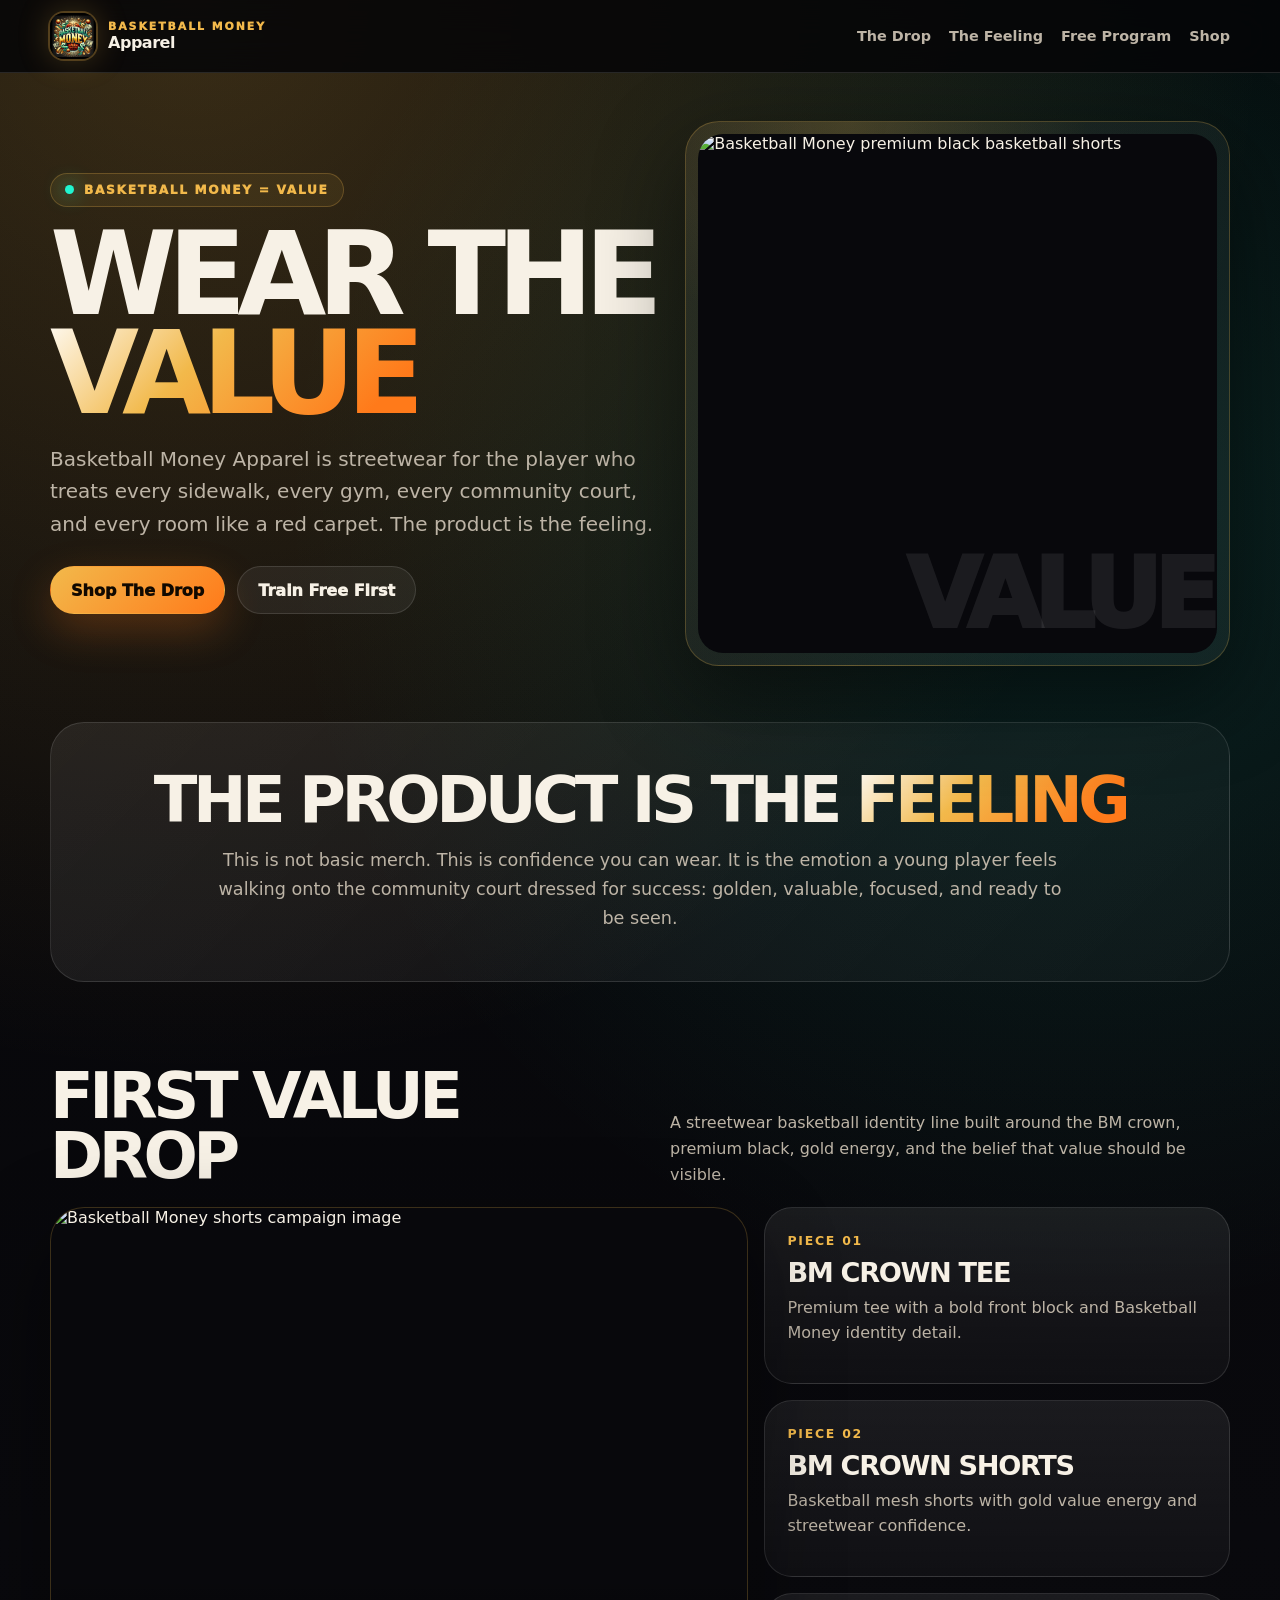
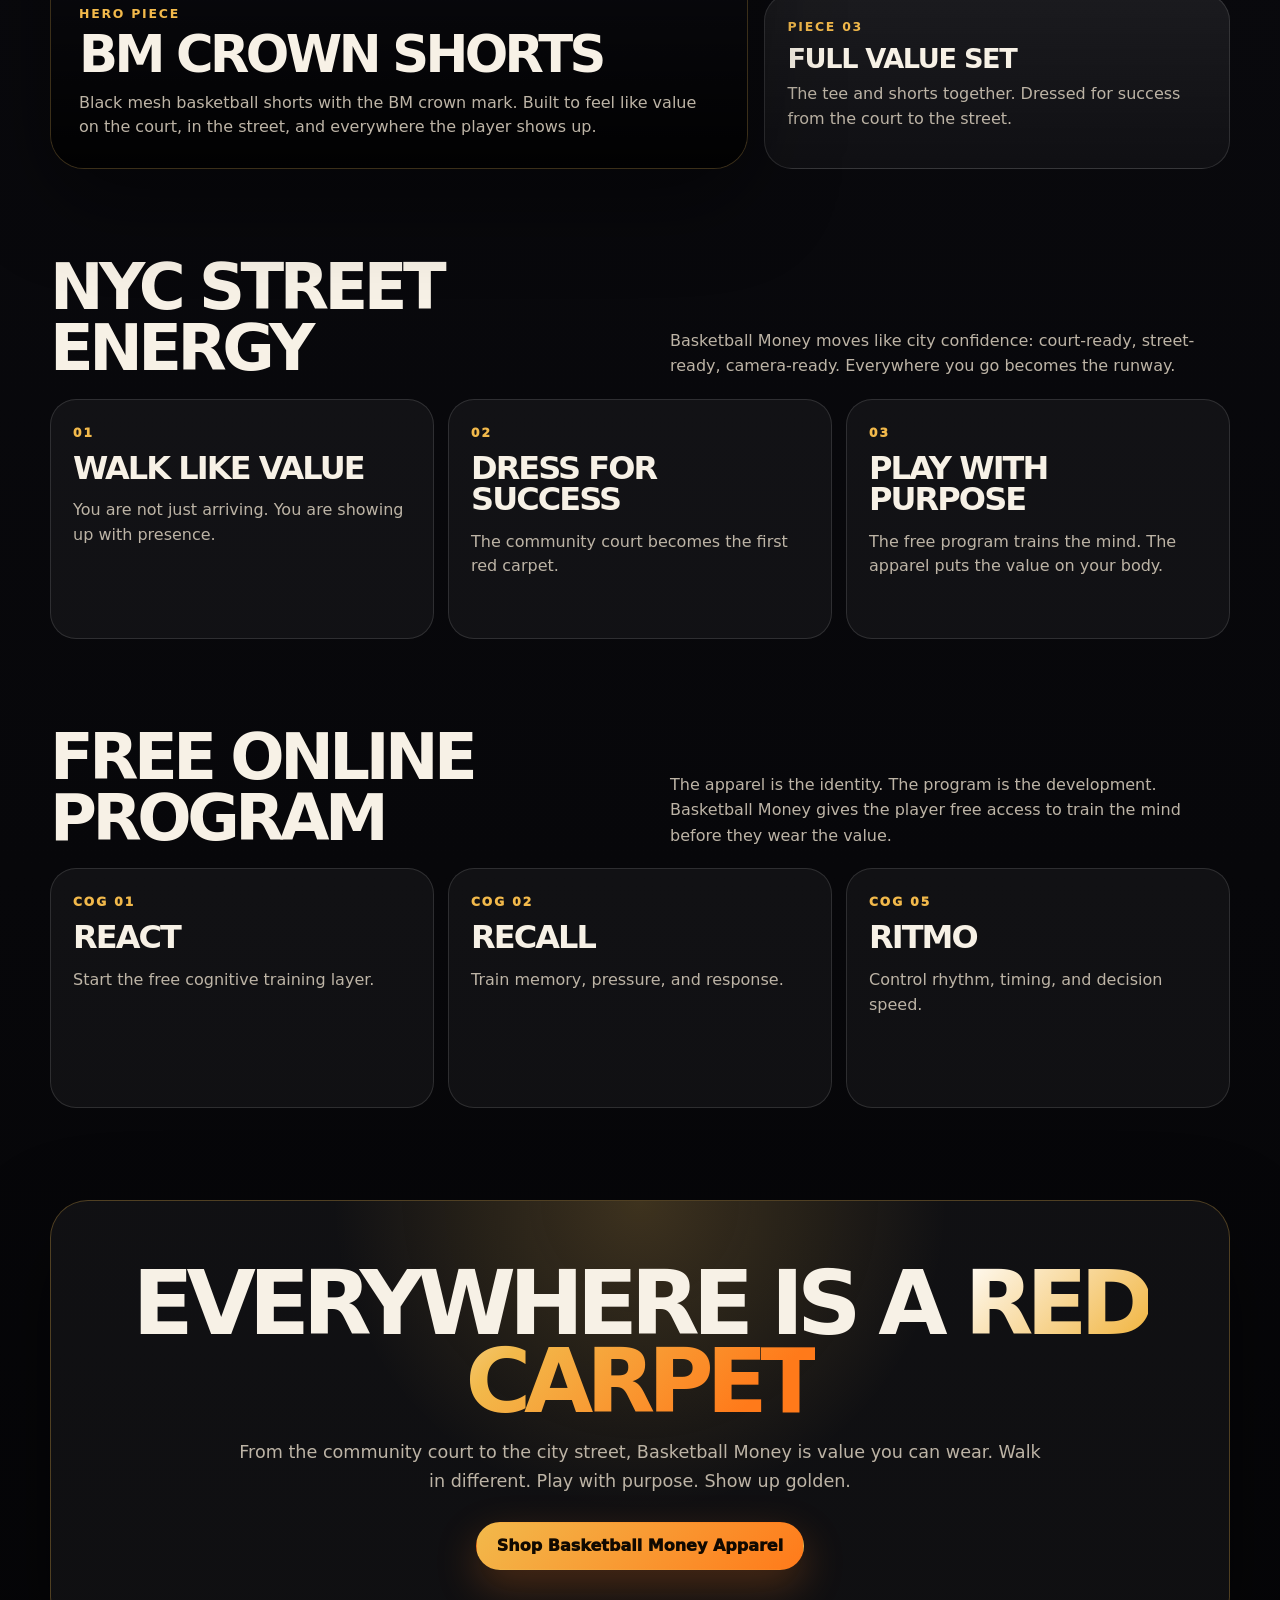
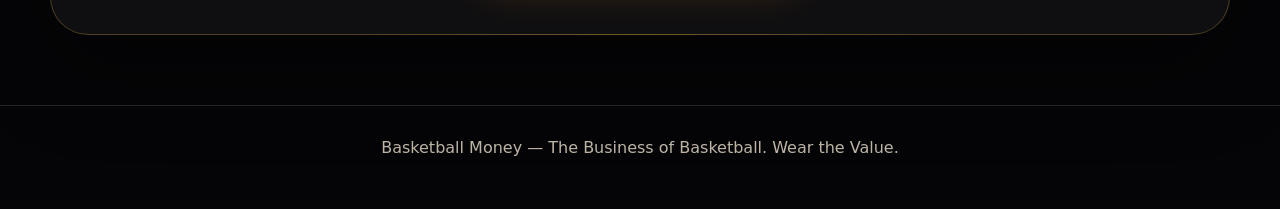
==== apparel.html @ df9e3795 "Create apparel.html" ====
<!DOCTYPE html>
<html lang="en">
<head>
  <meta charset="UTF-8" />
  <meta name="viewport" content="width=device-width, initial-scale=1.0" />

  <title>Basketball Money Apparel — Wear The Value</title>

  <meta
    name="description"
    content="Basketball Money Apparel is value you can wear. Streetwear for players who walk onto every court like it is a red carpet."
  />

  <link rel="icon" href="hoops-money.png" />

  <style>
    :root{
      --black:#050507;
      --panel:#101016;
      --panel2:#171720;
      --gold:#f2b94b;
      --orange:#ff7a1a;
      --teal:#21f5d0;
      --white:#f7f1e6;
      --muted:#bdb4a6;
      --line:rgba(255,255,255,.12);
      --radius:28px;
      --max:1180px;
    }

    *{box-sizing:border-box;margin:0;padding:0}

    html{scroll-behavior:smooth}

    body{
      min-height:100vh;
      font-family:Inter, ui-sans-serif, system-ui, -apple-system, BlinkMacSystemFont, "Segoe UI", Arial, sans-serif;
      color:var(--white);
      background:
        radial-gradient(circle at 15% 0%, rgba(242,185,75,.22), transparent 30%),
        radial-gradient(circle at 85% 15%, rgba(33,245,208,.12), transparent 26%),
        linear-gradient(180deg,#050507 0%,#09090d 45%,#050507 100%);
      overflow-x:hidden;
    }

    body::before{
      content:"";
      position:fixed;
      inset:0;
      z-index:-1;
      background-image:
        linear-gradient(rgba(255,255,255,.06) 1px, transparent 1px),
        linear-gradient(90deg, rgba(255,255,255,.06) 1px, transparent 1px);
      background-size:46px 46px;
      opacity:.08;
      mask-image:linear-gradient(to bottom, black, transparent 75%);
    }

    a{text-decoration:none;color:inherit}

    .wrap{
      width:min(var(--max), calc(100% - 24px));
      margin:auto;
    }

    .nav{
      position:sticky;
      top:0;
      z-index:50;
      background:rgba(5,5,7,.86);
      backdrop-filter:blur(18px);
      border-bottom:1px solid var(--line);
    }

    .nav-inner{
      min-height:72px;
      display:flex;
      align-items:center;
      justify-content:space-between;
      gap:16px;
    }

    .brand{
      display:flex;
      align-items:center;
      gap:12px;
      font-weight:1000;
    }

    .brand img{
      width:46px;
      height:46px;
      object-fit:cover;
      border-radius:14px;
      box-shadow:0 0 0 2px rgba(242,185,75,.25), 0 0 32px rgba(242,185,75,.25);
    }

    .brand small{
      display:block;
      color:var(--gold);
      font-size:.68rem;
      letter-spacing:.18em;
      text-transform:uppercase;
    }

    .brand strong{
      display:block;
      letter-spacing:-.03em;
    }

    .nav-links{
      display:flex;
      gap:18px;
      color:var(--muted);
      font-size:.9rem;
      font-weight:900;
    }

    .nav-links a:hover{color:var(--white)}

    .btn{
      display:inline-flex;
      align-items:center;
      justify-content:center;
      min-height:48px;
      padding:0 20px;
      border-radius:999px;
      border:1px solid var(--line);
      font-weight:1000;
      transition:.2s ease;
      text-align:center;
    }

    .btn:hover{transform:translateY(-2px)}

    .btn-gold{
      background:linear-gradient(135deg,var(--gold),var(--orange));
      color:#110900;
      border-color:transparent;
      box-shadow:0 16px 42px rgba(255,122,26,.25);
    }

    .btn-dark{
      background:rgba(255,255,255,.06);
      color:var(--white);
    }

    .hero{
      padding:48px 0 32px;
      position:relative;
    }

    .hero-grid{
      display:grid;
      grid-template-columns:minmax(0,1fr) minmax(320px,.9fr);
      gap:30px;
      align-items:center;
    }

    .eyebrow{
      display:inline-flex;
      align-items:center;
      gap:10px;
      padding:9px 14px;
      border:1px solid rgba(242,185,75,.25);
      background:rgba(242,185,75,.08);
      color:var(--gold);
      border-radius:999px;
      text-transform:uppercase;
      letter-spacing:.14em;
      font-size:.76rem;
      font-weight:1000;
      margin-bottom:18px;
    }

    .dot{
      width:9px;
      height:9px;
      border-radius:50%;
      background:var(--teal);
      box-shadow:0 0 20px rgba(33,245,208,.85);
    }

    h1{
      font-size:clamp(3rem,9vw,7.6rem);
      line-height:.86;
      letter-spacing:-.08em;
      text-transform:uppercase;
      max-width:780px;
    }

    .gold{
      background:linear-gradient(135deg,#fff 0%,var(--gold) 40%,var(--orange) 85%);
      -webkit-background-clip:text;
      color:transparent;
    }

    .hero-copy p{
      max-width:700px;
      margin-top:20px;
      color:var(--muted);
      font-size:clamp(1.05rem,1.7vw,1.25rem);
      line-height:1.62;
    }

    .hero-actions{
      display:flex;
      flex-wrap:wrap;
      gap:12px;
      margin-top:26px;
    }

    .hero-card{
      position:relative;
      border:1px solid rgba(242,185,75,.24);
      background:
        radial-gradient(circle at 30% 0%, rgba(242,185,75,.16), transparent 36%),
        rgba(255,255,255,.045);
      border-radius:34px;
      padding:12px;
      box-shadow:0 30px 90px rgba(0,0,0,.48);
      overflow:hidden;
    }

    .hero-card img{
      width:100%;
      display:block;
      border-radius:25px;
      object-fit:cover;
      aspect-ratio:1/1;
      background:#08080c;
    }

    .hero-card::after{
      content:"VALUE";
      position:absolute;
      right:18px;
      bottom:14px;
      color:rgba(255,255,255,.08);
      font-size:clamp(3rem,8vw,6rem);
      font-weight:1000;
      letter-spacing:-.08em;
      pointer-events:none;
    }

    .statement{
      padding:24px 0 40px;
    }

    .statement-box{
      border:1px solid var(--line);
      background:linear-gradient(135deg,rgba(255,255,255,.075),rgba(255,255,255,.025));
      border-radius:34px;
      padding:clamp(22px,5vw,48px);
      text-align:center;
    }

    .statement-box h2{
      font-size:clamp(2rem,5vw,5rem);
      line-height:.92;
      letter-spacing:-.07em;
      text-transform:uppercase;
      margin-bottom:16px;
    }

    .statement-box p{
      max-width:850px;
      margin:auto;
      color:var(--muted);
      font-size:1.1rem;
      line-height:1.65;
    }

    .section{
      padding:44px 0;
    }

    .section-head{
      display:flex;
      align-items:flex-end;
      justify-content:space-between;
      gap:20px;
      margin-bottom:20px;
    }

    .section-head h2{
      font-size:clamp(2rem,5vw,4.4rem);
      line-height:.95;
      letter-spacing:-.07em;
      text-transform:uppercase;
    }

    .section-head p{
      max-width:560px;
      color:var(--muted);
      line-height:1.6;
    }

    .drop-grid{
      display:grid;
      grid-template-columns:1.2fr .8fr;
      gap:16px;
    }

    .feature-product{
      min-height:560px;
      border:1px solid rgba(242,185,75,.22);
      border-radius:34px;
      overflow:hidden;
      background:#08080c;
      position:relative;
      box-shadow:0 30px 90px rgba(0,0,0,.44);
    }

    .feature-product img{
      width:100%;
      height:100%;
      min-height:560px;
      object-fit:cover;
      display:block;
    }

    .feature-overlay{
      position:absolute;
      inset:auto 0 0;
      padding:28px;
      background:linear-gradient(180deg,transparent,rgba(0,0,0,.88));
    }

    .feature-overlay strong{
      color:var(--gold);
      text-transform:uppercase;
      letter-spacing:.14em;
      font-size:.78rem;
    }

    .feature-overlay h3{
      margin-top:8px;
      font-size:clamp(2rem,4vw,3.7rem);
      line-height:.95;
      letter-spacing:-.07em;
      text-transform:uppercase;
    }

    .feature-overlay p{
      max-width:620px;
      margin-top:12px;
      color:var(--muted);
      line-height:1.55;
    }

    .product-stack{
      display:grid;
      gap:16px;
    }

    .product-card{
      border:1px solid var(--line);
      background:linear-gradient(180deg,rgba(255,255,255,.075),rgba(255,255,255,.03));
      border-radius:28px;
      padding:22px;
      min-height:174px;
    }

    .product-card strong{
      color:var(--gold);
      font-size:.78rem;
      text-transform:uppercase;
      letter-spacing:.14em;
    }

    .product-card h3{
      margin-top:10px;
      font-size:1.7rem;
      line-height:1;
      letter-spacing:-.05em;
      text-transform:uppercase;
    }

    .product-card p{
      margin-top:10px;
      color:var(--muted);
      line-height:1.55;
    }

    .vibe-grid{
      display:grid;
      grid-template-columns:repeat(3,1fr);
      gap:14px;
    }

    .vibe-card{
      border:1px solid var(--line);
      background:rgba(255,255,255,.045);
      border-radius:26px;
      padding:22px;
      min-height:240px;
      display:flex;
      flex-direction:column;
      justify-content:space-between;
    }

    .vibe-card span{
      color:var(--gold);
      font-size:.76rem;
      font-weight:1000;
      letter-spacing:.16em;
      text-transform:uppercase;
    }

    .vibe-card h3{
      margin-top:12px;
      font-size:2rem;
      letter-spacing:-.06em;
      line-height:.98;
      text-transform:uppercase;
    }

    .vibe-card p{
      margin-top:14px;
      color:var(--muted);
      line-height:1.55;
    }

    .cta{
      padding:48px 0 70px;
    }

    .cta-box{
      text-align:center;
      border:1px solid rgba(242,185,75,.28);
      border-radius:38px;
      padding:clamp(28px,6vw,64px) 22px;
      background:
        radial-gradient(circle at center top, rgba(242,185,75,.20), transparent 42%),
        rgba(255,255,255,.045);
      box-shadow:0 30px 90px rgba(0,0,0,.44);
    }

    .cta-box h2{
      font-size:clamp(2.5rem,7vw,6.4rem);
      line-height:.86;
      letter-spacing:-.08em;
      text-transform:uppercase;
      margin-bottom:18px;
    }

    .cta-box p{
      max-width:820px;
      margin:0 auto 26px;
      color:var(--muted);
      font-size:1.1rem;
      line-height:1.65;
    }

    footer{
      border-top:1px solid var(--line);
      padding:32px 0 52px;
      text-align:center;
      color:var(--muted);
    }

    @media(max-width:900px){
      .nav-links{display:none}

      .hero-grid,
      .drop-grid{
        grid-template-columns:1fr;
      }

      .hero-copy{
        text-align:center;
      }

      .hero-actions{
        justify-content:center;
      }

      .section-head{
        flex-direction:column;
        align-items:flex-start;
      }

      .vibe-grid{
        grid-template-columns:1fr;
      }

      .feature-product,
      .feature-product img{
        min-height:auto;
      }
    }

    @media(max-width:620px){
      .hero-actions{
        display:grid;
        grid-template-columns:1fr;
      }

      .btn{width:100%}

      h1{
        font-size:clamp(3rem,17vw,5rem);
      }
    }
  </style>
</head>

<body>
  <nav class="nav">
    <div class="wrap nav-inner">
      <a class="brand" href="index.html">
        <img src="hoops-money.png" alt="Basketball Money logo" />
        <span>
          <small>Basketball Money</small>
          <strong>Apparel</strong>
        </span>
      </a>

      <div class="nav-links">
        <a href="#drop">The Drop</a>
        <a href="#feeling">The Feeling</a>
        <a href="#free">Free Program</a>
        <a href="YOUR_TAPSTITCH_STORE_LINK">Shop</a>
      </div>
    </div>
  </nav>

  <main>
    <section class="hero">
      <div class="wrap hero-grid">
        <div class="hero-copy">
          <div class="eyebrow"><span class="dot"></span> Basketball Money = Value</div>

          <h1>
            Wear The <span class="gold">Value</span>
          </h1>

          <p>
            Basketball Money Apparel is streetwear for the player who treats every sidewalk,
            every gym, every community court, and every room like a red carpet.
            The product is the feeling.
          </p>

          <div class="hero-actions">
            <a class="btn btn-gold" href="YOUR_TAPSTITCH_STORE_LINK">Shop The Drop</a>
            <a class="btn btn-dark" href="#free">Train Free First</a>
          </div>
        </div>

        <div class="hero-card">
          <img src="images/apparel-shorts-value.png" alt="Basketball Money premium black basketball shorts" />
        </div>
      </div>
    </section>

    <section class="statement" id="feeling">
      <div class="wrap">
        <div class="statement-box">
          <h2>The Product Is The <span class="gold">Feeling</span></h2>
          <p>
            This is not basic merch. This is confidence you can wear. It is the emotion
            a young player feels walking onto the community court dressed for success:
            golden, valuable, focused, and ready to be seen.
          </p>
        </div>
      </div>
    </section>

    <section class="section" id="drop">
      <div class="wrap">
        <div class="section-head">
          <h2>First Value Drop</h2>
          <p>
            A streetwear basketball identity line built around the BM crown, premium black,
            gold energy, and the belief that value should be visible.
          </p>
        </div>

        <div class="drop-grid">
          <article class="feature-product">
            <img src="images/apparel-shorts-value.png" alt="Basketball Money shorts campaign image" />

            <div class="feature-overlay">
              <strong>Hero Piece</strong>
              <h3>BM Crown Shorts</h3>
              <p>
                Black mesh basketball shorts with the BM crown mark. Built to feel like
                value on the court, in the street, and everywhere the player shows up.
              </p>
            </div>
          </article>

          <div class="product-stack">
            <article class="product-card">
              <strong>Piece 01</strong>
              <h3>BM Crown Tee</h3>
              <p>Premium tee with a bold front block and Basketball Money identity detail.</p>
            </article>

            <article class="product-card">
              <strong>Piece 02</strong>
              <h3>BM Crown Shorts</h3>
              <p>Basketball mesh shorts with gold value energy and streetwear confidence.</p>
            </article>

            <article class="product-card">
              <strong>Piece 03</strong>
              <h3>Full Value Set</h3>
              <p>The tee and shorts together. Dressed for success from the court to the street.</p>
            </article>
          </div>
        </div>
      </div>
    </section>

    <section class="section">
      <div class="wrap">
        <div class="section-head">
          <h2>NYC Street Energy</h2>
          <p>
            Basketball Money moves like city confidence: court-ready, street-ready,
            camera-ready. Everywhere you go becomes the runway.
          </p>
        </div>

        <div class="vibe-grid">
          <article class="vibe-card">
            <div>
              <span>01</span>
              <h3>Walk Like Value</h3>
              <p>You are not just arriving. You are showing up with presence.</p>
            </div>
          </article>

          <article class="vibe-card">
            <div>
              <span>02</span>
              <h3>Dress For Success</h3>
              <p>The community court becomes the first red carpet.</p>
            </div>
          </article>

          <article class="vibe-card">
            <div>
              <span>03</span>
              <h3>Play With Purpose</h3>
              <p>The free program trains the mind. The apparel puts the value on your body.</p>
            </div>
          </article>
        </div>
      </div>
    </section>

    <section class="section" id="free">
      <div class="wrap">
        <div class="section-head">
          <h2>Free Online Program</h2>
          <p>
            The apparel is the identity. The program is the development. Basketball Money gives
            the player free access to train the mind before they wear the value.
          </p>
        </div>

        <div class="vibe-grid">
          <a class="vibe-card" href="cogs/cog-01.html">
            <div>
              <span>COG 01</span>
              <h3>React</h3>
              <p>Start the free cognitive training layer.</p>
            </div>
          </a>

          <a class="vibe-card" href="cogs/cog-02.html">
            <div>
              <span>COG 02</span>
              <h3>Recall</h3>
              <p>Train memory, pressure, and response.</p>
            </div>
          </a>

          <a class="vibe-card" href="cogs/cog-05.html">
            <div>
              <span>COG 05</span>
              <h3>Ritmo</h3>
              <p>Control rhythm, timing, and decision speed.</p>
            </div>
          </a>
        </div>
      </div>
    </section>

    <section class="cta">
      <div class="wrap">
        <div class="cta-box">
          <h2>Everywhere Is A <span class="gold">Red Carpet</span></h2>
          <p>
            From the community court to the city street, Basketball Money is value you can wear.
            Walk in different. Play with purpose. Show up golden.
          </p>

          <a class="btn btn-gold" href="YOUR_TAPSTITCH_STORE_LINK">Shop Basketball Money Apparel</a>
        </div>
      </div>
    </section>
  </main>

  <footer>
    <div class="wrap">
      Basketball Money — The Business of Basketball. Wear the Value.
    </div>
  </footer>
</body>
</html>
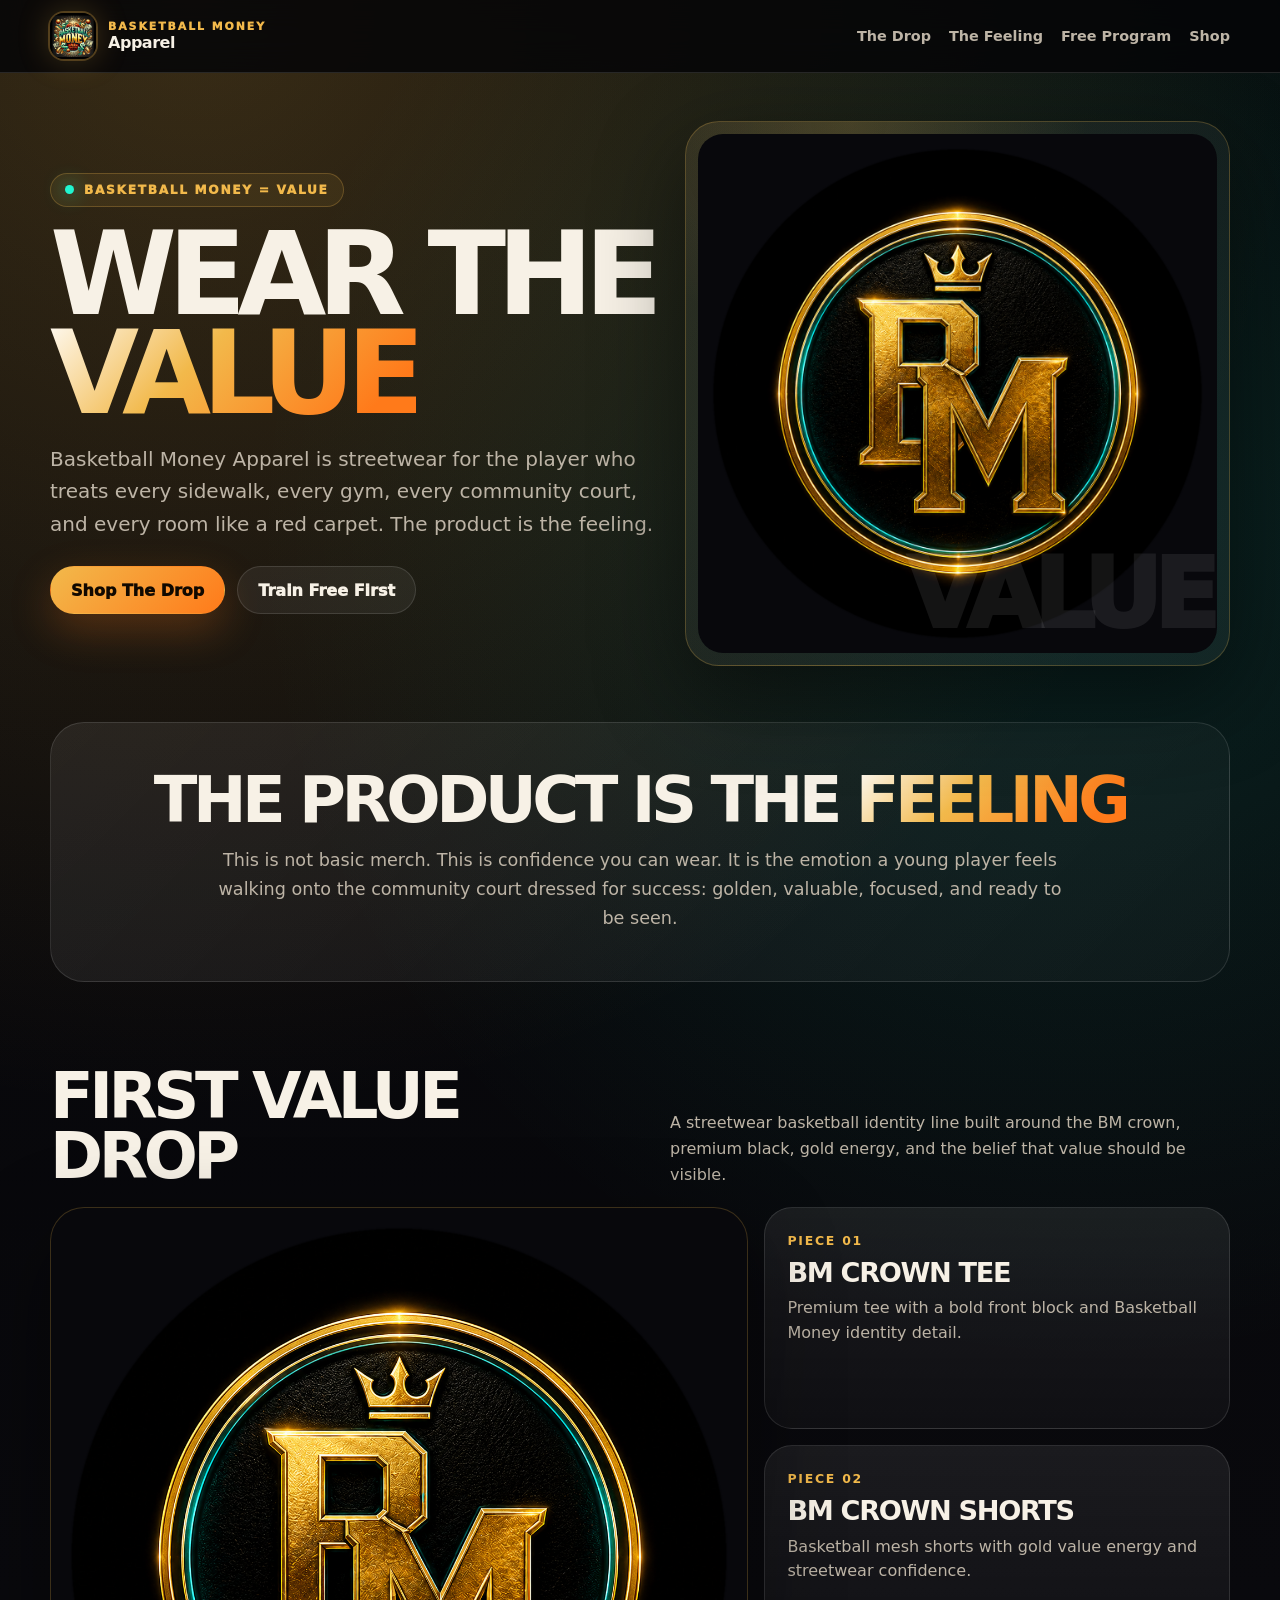
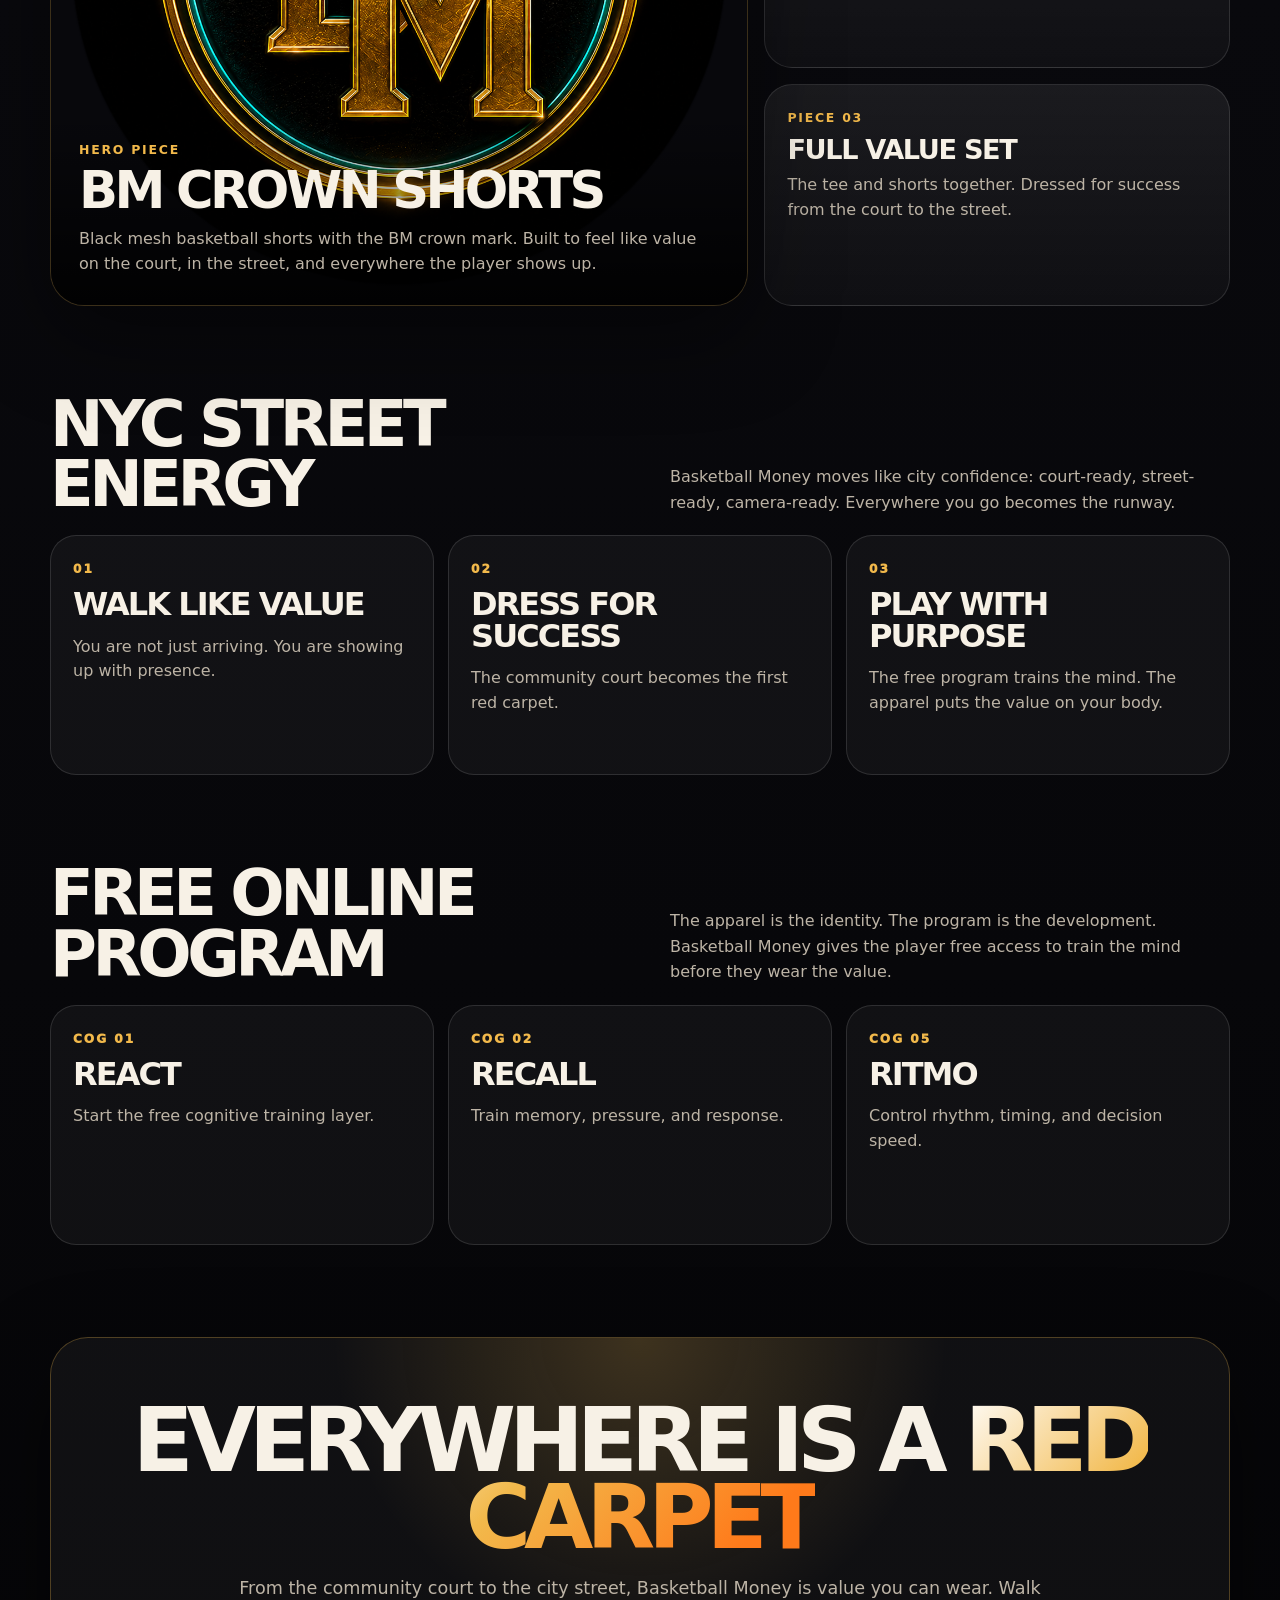
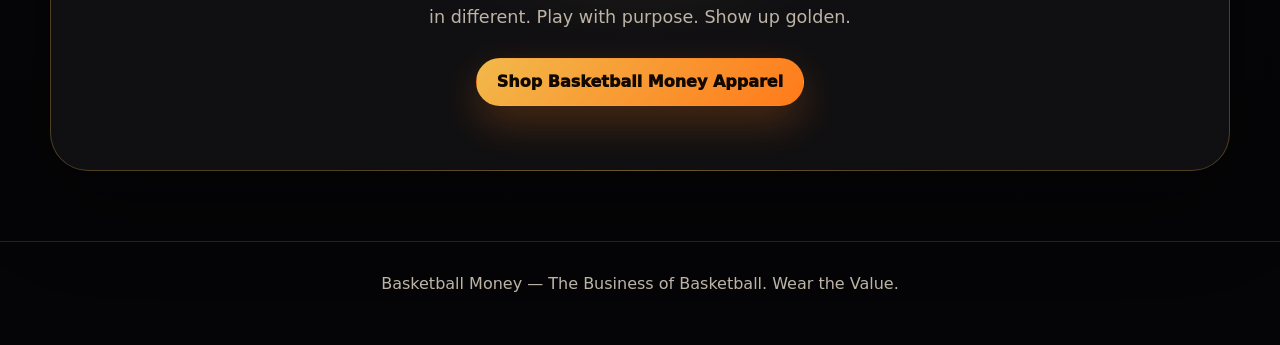
==== commit eab8aa3b: "Update apparel.html" ====
--- a/apparel.html
+++ b/apparel.html
@@ -521,7 +521,7 @@
         <a href="#drop">The Drop</a>
         <a href="#feeling">The Feeling</a>
         <a href="#free">Free Program</a>
-        <a href="YOUR_TAPSTITCH_STORE_LINK">Shop</a>
+        <a href="https://shop.hoops.money">Shop</a>
       </div>
     </div>
   </nav>
@@ -543,13 +543,13 @@
           </p>
 
           <div class="hero-actions">
-            <a class="btn btn-gold" href="YOUR_TAPSTITCH_STORE_LINK">Shop The Drop</a>
+            <a class="btn btn-gold" href="https://shop.hoops.money">Shop The Drop</a>
             <a class="btn btn-dark" href="#free">Train Free First</a>
           </div>
         </div>
 
         <div class="hero-card">
-          <img src="images/apparel-shorts-value.png" alt="Basketball Money premium black basketball shorts" />
+          <img src="images/bm-logo.png" alt="Basketball Money premium black basketball shorts" />
         </div>
       </div>
     </section>
@@ -579,7 +579,7 @@
 
         <div class="drop-grid">
           <article class="feature-product">
-            <img src="images/apparel-shorts-value.png" alt="Basketball Money shorts campaign image" />
+            <img src="images/bm-logo.png" alt="Basketball Money shorts campaign image" />
 
             <div class="feature-overlay">
               <strong>Hero Piece</strong>
@@ -699,7 +699,7 @@
             Walk in different. Play with purpose. Show up golden.
           </p>
 
-          <a class="btn btn-gold" href="YOUR_TAPSTITCH_STORE_LINK">Shop Basketball Money Apparel</a>
+          <a class="btn btn-gold" href="https://shop.hoops.money">Shop Basketball Money Apparel</a>
         </div>
       </div>
     </section>
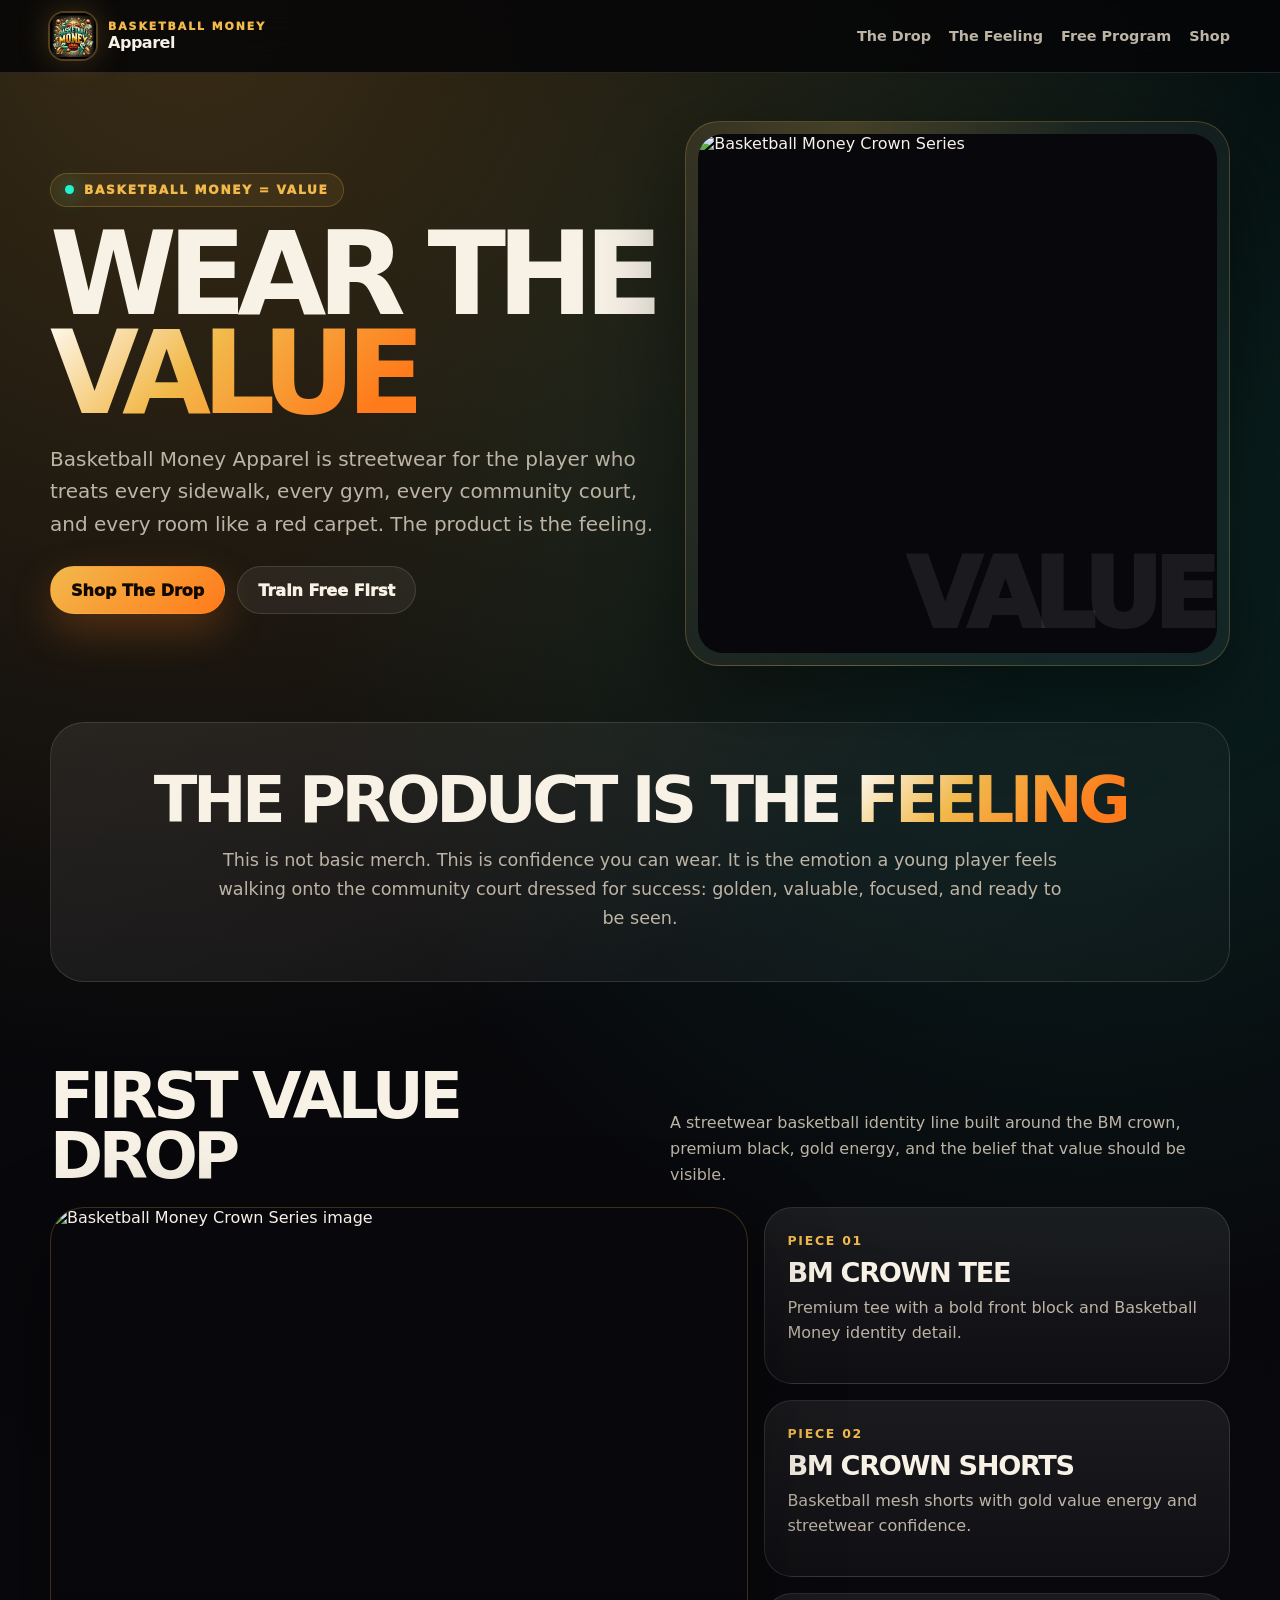
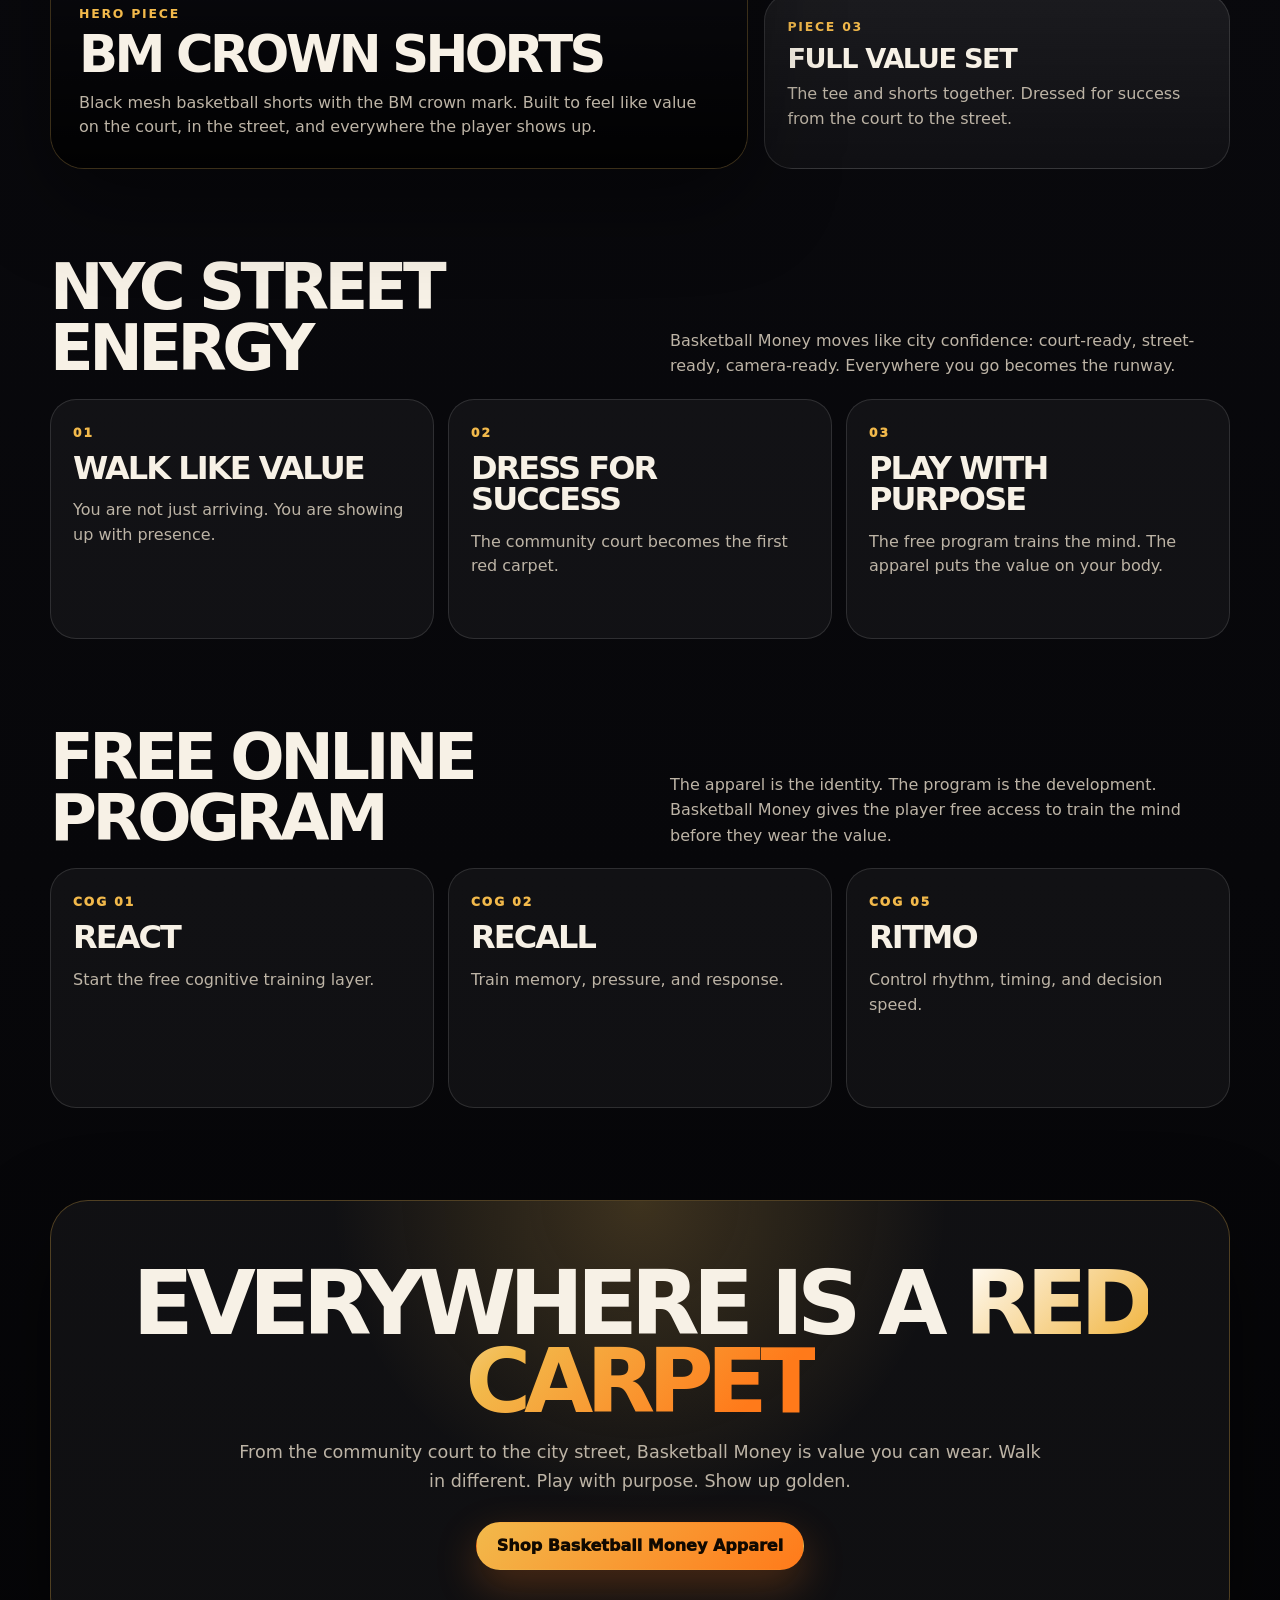
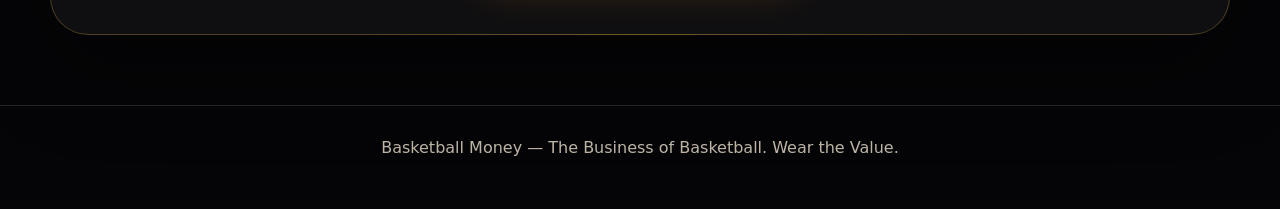
==== commit 12d978a8: "Update apparel.html" ====
--- a/apparel.html
+++ b/apparel.html
@@ -549,7 +549,7 @@
         </div>
 
         <div class="hero-card">
-          <img src="images/bm-logo.png" alt="Basketball Money premium black basketball shorts" />
+          <img src="bm-logo.png" alt="Basketball Money Crown Series" />
         </div>
       </div>
     </section>
@@ -579,7 +579,7 @@
 
         <div class="drop-grid">
           <article class="feature-product">
-            <img src="images/bm-logo.png" alt="Basketball Money shorts campaign image" />
+            <img src="bm-logo.png" alt="Basketball Money Crown Series image" />
 
             <div class="feature-overlay">
               <strong>Hero Piece</strong>
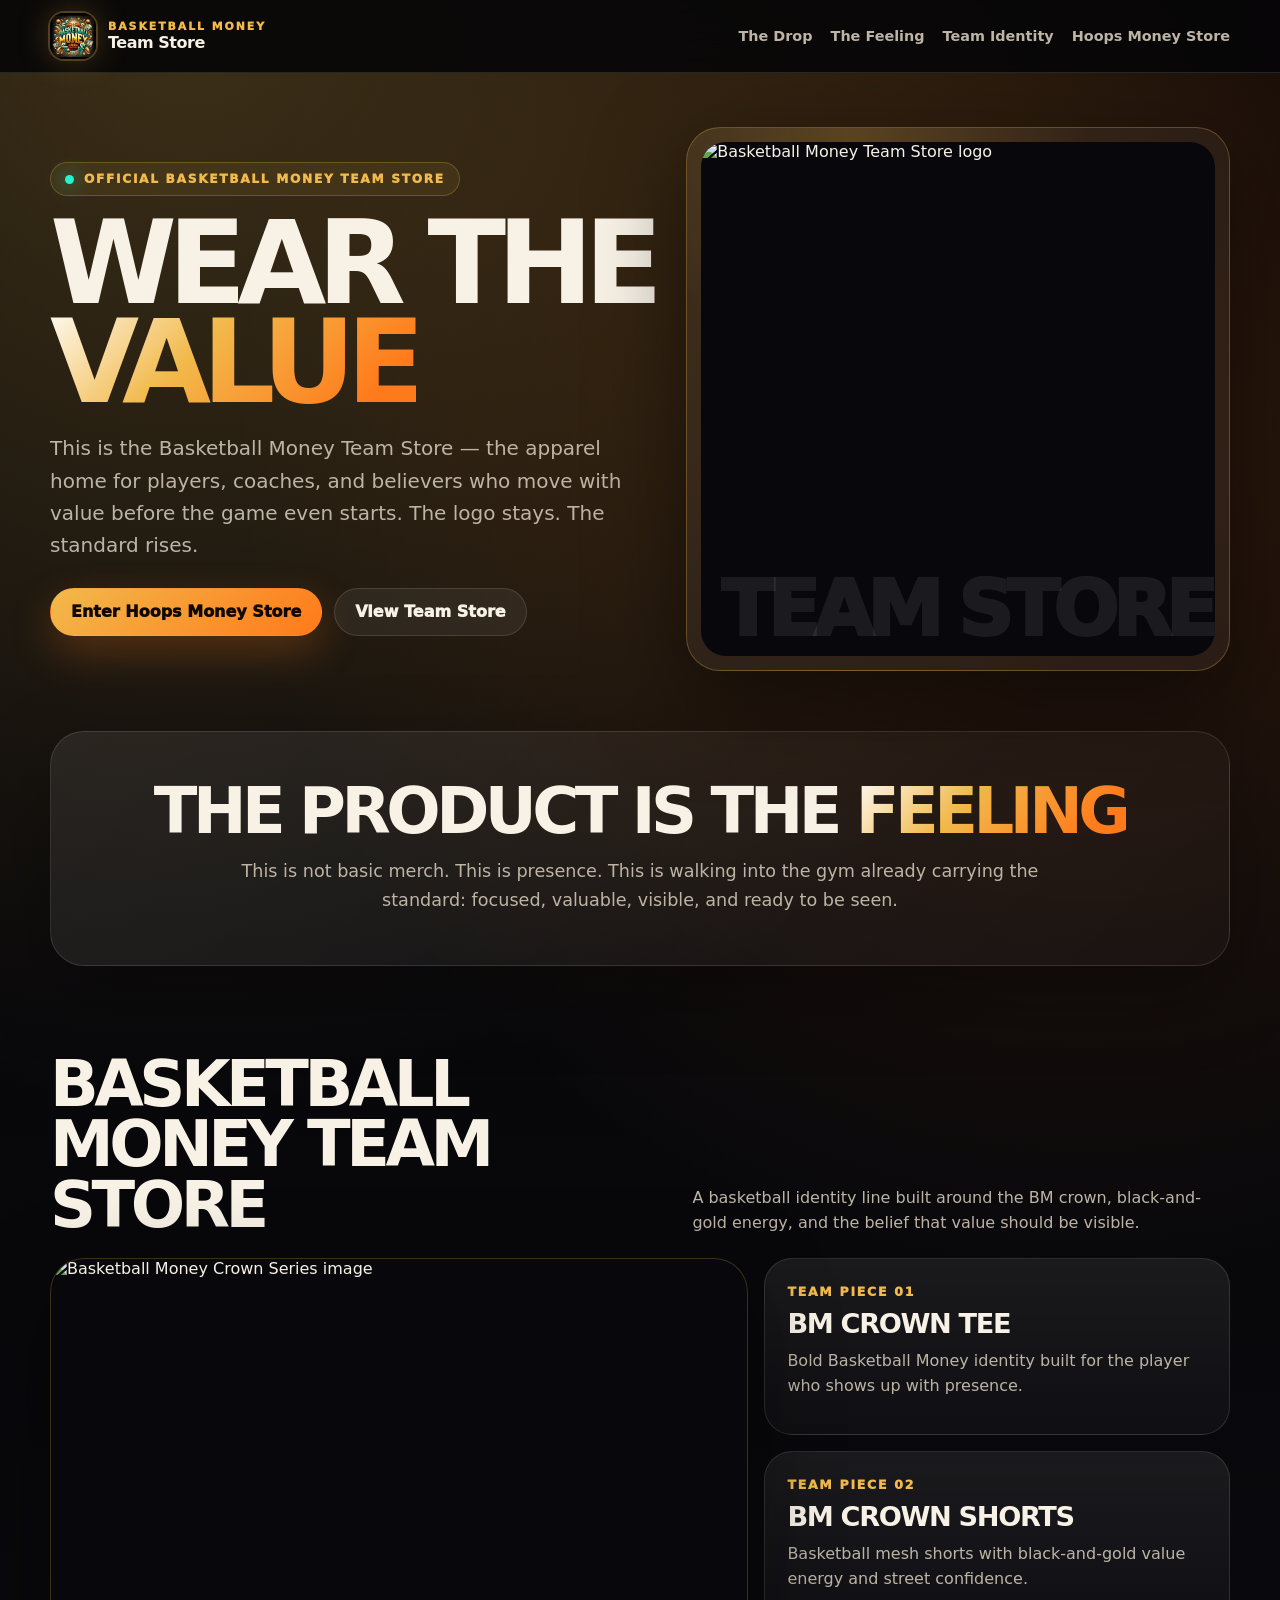
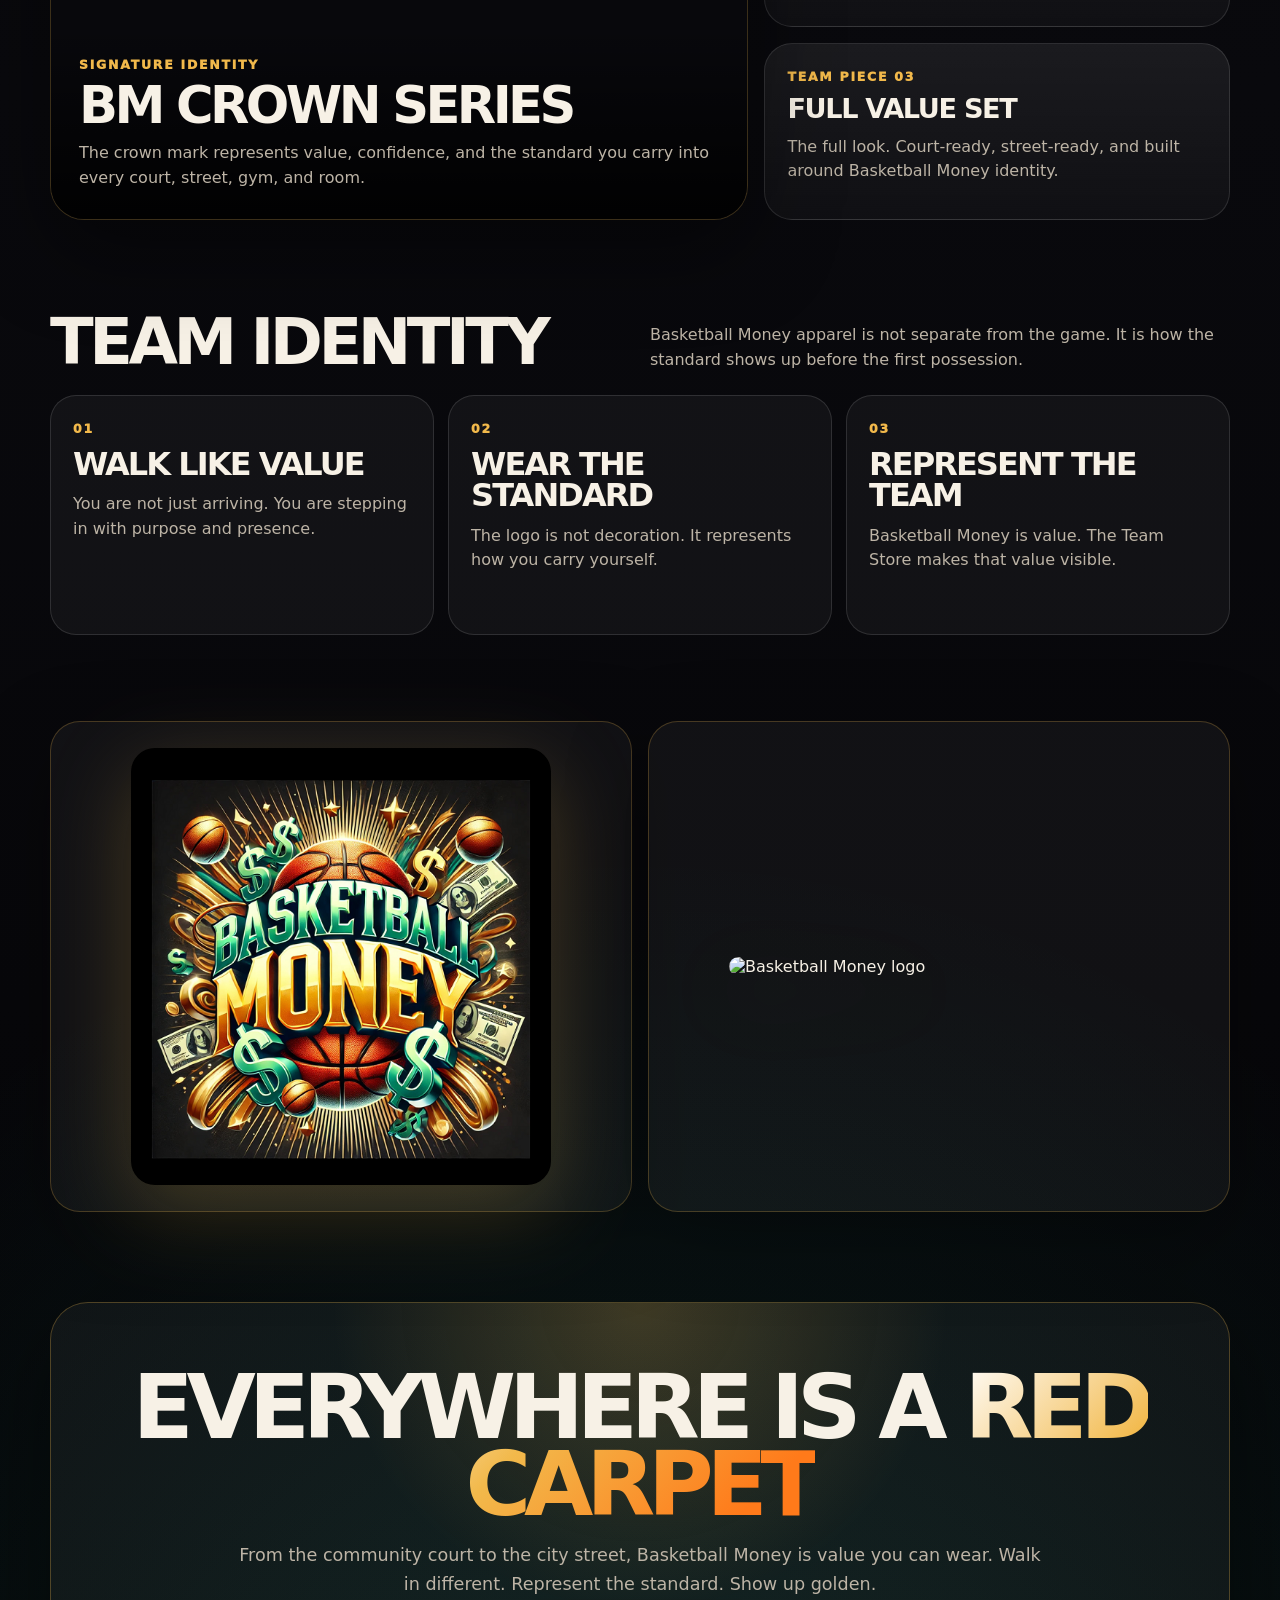
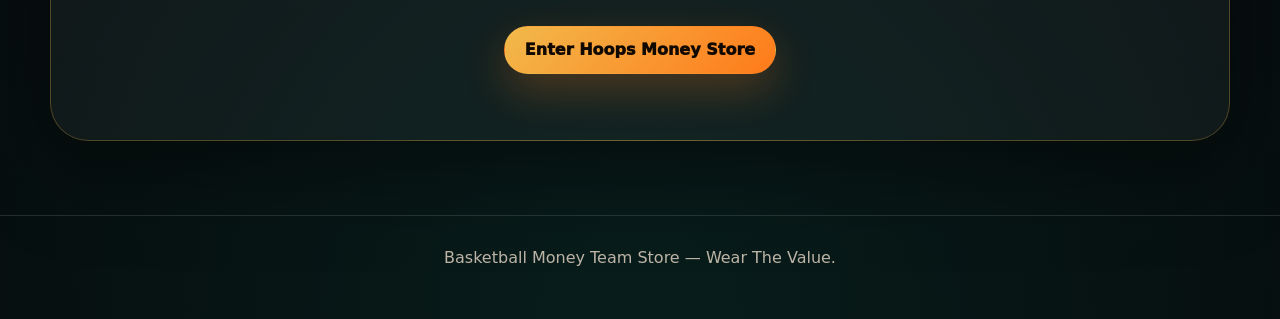
==== commit 4e422a35: "Update apparel.html" ====
--- a/apparel.html
+++ b/apparel.html
@@ -4,11 +4,11 @@
   <meta charset="UTF-8" />
   <meta name="viewport" content="width=device-width, initial-scale=1.0" />
 
-  <title>Basketball Money Apparel — Wear The Value</title>
+  <title>Basketball Money Team Store — Wear The Value</title>
 
   <meta
     name="description"
-    content="Basketball Money Apparel is value you can wear. Streetwear for players who walk onto every court like it is a red carpet."
+    content="Basketball Money Team Store is the official apparel home for Basketball Money. Wear the value. Represent the standard."
   />
 
   <link rel="icon" href="hoops-money.png" />
@@ -17,7 +17,6 @@
     :root{
       --black:#050507;
       --panel:#101016;
-      --panel2:#171720;
       --gold:#f2b94b;
       --orange:#ff7a1a;
       --teal:#21f5d0;
@@ -29,7 +28,6 @@
     }
 
     *{box-sizing:border-box;margin:0;padding:0}
-
     html{scroll-behavior:smooth}
 
     body{
@@ -37,9 +35,10 @@
       font-family:Inter, ui-sans-serif, system-ui, -apple-system, BlinkMacSystemFont, "Segoe UI", Arial, sans-serif;
       color:var(--white);
       background:
-        radial-gradient(circle at 15% 0%, rgba(242,185,75,.22), transparent 30%),
-        radial-gradient(circle at 85% 15%, rgba(33,245,208,.12), transparent 26%),
-        linear-gradient(180deg,#050507 0%,#09090d 45%,#050507 100%);
+        radial-gradient(circle at 15% 0%, rgba(242,185,75,.24), transparent 30%),
+        radial-gradient(circle at 85% 12%, rgba(255,122,26,.16), transparent 26%),
+        radial-gradient(circle at 50% 100%, rgba(33,245,208,.10), transparent 30%),
+        linear-gradient(180deg,#050507 0%,#09090d 48%,#050507 100%);
       overflow-x:hidden;
     }
 
@@ -58,16 +57,13 @@
 
     a{text-decoration:none;color:inherit}
 
-    .wrap{
-      width:min(var(--max), calc(100% - 24px));
-      margin:auto;
-    }
+    .wrap{width:min(var(--max), calc(100% - 24px));margin:auto}
 
     .nav{
       position:sticky;
       top:0;
       z-index:50;
-      background:rgba(5,5,7,.86);
+      background:rgba(5,5,7,.88);
       backdrop-filter:blur(18px);
       border-bottom:1px solid var(--line);
     }
@@ -103,13 +99,11 @@
       text-transform:uppercase;
     }
 
-    .brand strong{
-      display:block;
-      letter-spacing:-.03em;
-    }
+    .brand strong{display:block;letter-spacing:-.03em}
 
     .nav-links{
       display:flex;
+      align-items:center;
       gap:18px;
       color:var(--muted);
       font-size:.9rem;
@@ -140,20 +134,14 @@
       box-shadow:0 16px 42px rgba(255,122,26,.25);
     }
 
-    .btn-dark{
-      background:rgba(255,255,255,.06);
-      color:var(--white);
-    }
-
-    .hero{
-      padding:48px 0 32px;
-      position:relative;
-    }
+    .btn-dark{background:rgba(255,255,255,.06);color:var(--white)}
+
+    .hero{padding:54px 0 34px;position:relative}
 
     .hero-grid{
       display:grid;
       grid-template-columns:minmax(0,1fr) minmax(320px,.9fr);
-      gap:30px;
+      gap:32px;
       align-items:center;
     }
 
@@ -182,11 +170,11 @@
     }
 
     h1{
-      font-size:clamp(3rem,9vw,7.6rem);
+      font-size:clamp(3rem,9vw,7.3rem);
       line-height:.86;
       letter-spacing:-.08em;
       text-transform:uppercase;
-      max-width:780px;
+      max-width:820px;
     }
 
     .gold{
@@ -196,29 +184,24 @@
     }
 
     .hero-copy p{
-      max-width:700px;
+      max-width:720px;
       margin-top:20px;
       color:var(--muted);
       font-size:clamp(1.05rem,1.7vw,1.25rem);
       line-height:1.62;
     }
 
-    .hero-actions{
-      display:flex;
-      flex-wrap:wrap;
-      gap:12px;
-      margin-top:26px;
-    }
+    .hero-actions{display:flex;flex-wrap:wrap;gap:12px;margin-top:26px}
 
     .hero-card{
       position:relative;
-      border:1px solid rgba(242,185,75,.24);
+      border:1px solid rgba(242,185,75,.28);
       background:
-        radial-gradient(circle at 30% 0%, rgba(242,185,75,.16), transparent 36%),
+        radial-gradient(circle at 30% 0%, rgba(242,185,75,.18), transparent 36%),
         rgba(255,255,255,.045);
       border-radius:34px;
-      padding:12px;
-      box-shadow:0 30px 90px rgba(0,0,0,.48);
+      padding:14px;
+      box-shadow:0 30px 90px rgba(0,0,0,.5);
       overflow:hidden;
     }
 
@@ -232,27 +215,27 @@
     }
 
     .hero-card::after{
-      content:"VALUE";
+      content:"TEAM STORE";
       position:absolute;
       right:18px;
-      bottom:14px;
+      bottom:16px;
       color:rgba(255,255,255,.08);
-      font-size:clamp(3rem,8vw,6rem);
+      font-size:clamp(2.4rem,6vw,4.8rem);
       font-weight:1000;
       letter-spacing:-.08em;
       pointer-events:none;
-    }
-
-    .statement{
-      padding:24px 0 40px;
-    }
+      text-transform:uppercase;
+    }
+
+    .statement{padding:26px 0 42px}
 
     .statement-box{
       border:1px solid var(--line);
       background:linear-gradient(135deg,rgba(255,255,255,.075),rgba(255,255,255,.025));
       border-radius:34px;
-      padding:clamp(22px,5vw,48px);
+      padding:clamp(24px,5vw,50px);
       text-align:center;
+      box-shadow:0 26px 80px rgba(0,0,0,.32);
     }
 
     .statement-box h2{
@@ -271,16 +254,14 @@
       line-height:1.65;
     }
 
-    .section{
-      padding:44px 0;
-    }
+    .section{padding:46px 0}
 
     .section-head{
       display:flex;
       align-items:flex-end;
       justify-content:space-between;
       gap:20px;
-      margin-bottom:20px;
+      margin-bottom:22px;
     }
 
     .section-head h2{
@@ -290,11 +271,7 @@
       text-transform:uppercase;
     }
 
-    .section-head p{
-      max-width:560px;
-      color:var(--muted);
-      line-height:1.6;
-    }
+    .section-head p{max-width:580px;color:var(--muted);line-height:1.6}
 
     .drop-grid{
       display:grid;
@@ -324,14 +301,17 @@
       position:absolute;
       inset:auto 0 0;
       padding:28px;
-      background:linear-gradient(180deg,transparent,rgba(0,0,0,.88));
-    }
-
-    .feature-overlay strong{
+      background:linear-gradient(180deg,transparent,rgba(0,0,0,.9));
+    }
+
+    .feature-overlay strong,
+    .product-card strong,
+    .vibe-card span{
       color:var(--gold);
       text-transform:uppercase;
       letter-spacing:.14em;
       font-size:.78rem;
+      font-weight:1000;
     }
 
     .feature-overlay h3{
@@ -342,17 +322,15 @@
       text-transform:uppercase;
     }
 
-    .feature-overlay p{
-      max-width:620px;
+    .feature-overlay p,
+    .product-card p,
+    .vibe-card p{
       margin-top:12px;
       color:var(--muted);
       line-height:1.55;
     }
 
-    .product-stack{
-      display:grid;
-      gap:16px;
-    }
+    .product-stack{display:grid;gap:16px}
 
     .product-card{
       border:1px solid var(--line);
@@ -362,25 +340,12 @@
       min-height:174px;
     }
 
-    .product-card strong{
-      color:var(--gold);
-      font-size:.78rem;
-      text-transform:uppercase;
-      letter-spacing:.14em;
-    }
-
     .product-card h3{
       margin-top:10px;
       font-size:1.7rem;
       line-height:1;
       letter-spacing:-.05em;
       text-transform:uppercase;
-    }
-
-    .product-card p{
-      margin-top:10px;
-      color:var(--muted);
-      line-height:1.55;
     }
 
     .vibe-grid{
@@ -398,15 +363,10 @@
       display:flex;
       flex-direction:column;
       justify-content:space-between;
-    }
-
-    .vibe-card span{
-      color:var(--gold);
-      font-size:.76rem;
-      font-weight:1000;
-      letter-spacing:.16em;
-      text-transform:uppercase;
-    }
+      transition:.2s ease;
+    }
+
+    .vibe-card:hover{transform:translateY(-3px);border-color:rgba(242,185,75,.35)}
 
     .vibe-card h3{
       margin-top:12px;
@@ -416,21 +376,40 @@
       text-transform:uppercase;
     }
 
-    .vibe-card p{
-      margin-top:14px;
-      color:var(--muted);
-      line-height:1.55;
-    }
-
-    .cta{
-      padding:48px 0 70px;
-    }
+    .logo-band{
+      padding:40px 0;
+    }
+
+    .logo-grid{
+      display:grid;
+      grid-template-columns:repeat(2, minmax(0,1fr));
+      gap:16px;
+    }
+
+    .logo-card{
+      border:1px solid rgba(242,185,75,.24);
+      border-radius:30px;
+      background:rgba(255,255,255,.045);
+      padding:26px;
+      min-height:360px;
+      display:grid;
+      place-items:center;
+      box-shadow:0 26px 80px rgba(0,0,0,.34);
+    }
+
+    .logo-card img{
+      width:min(100%,420px);
+      border-radius:24px;
+      filter:drop-shadow(0 24px 42px rgba(242,185,75,.22));
+    }
+
+    .cta{padding:50px 0 74px}
 
     .cta-box{
       text-align:center;
       border:1px solid rgba(242,185,75,.28);
       border-radius:38px;
-      padding:clamp(28px,6vw,64px) 22px;
+      padding:clamp(30px,6vw,66px) 22px;
       background:
         radial-gradient(circle at center top, rgba(242,185,75,.20), transparent 42%),
         rgba(255,255,255,.045);
@@ -462,46 +441,18 @@
 
     @media(max-width:900px){
       .nav-links{display:none}
-
-      .hero-grid,
-      .drop-grid{
-        grid-template-columns:1fr;
-      }
-
-      .hero-copy{
-        text-align:center;
-      }
-
-      .hero-actions{
-        justify-content:center;
-      }
-
-      .section-head{
-        flex-direction:column;
-        align-items:flex-start;
-      }
-
-      .vibe-grid{
-        grid-template-columns:1fr;
-      }
-
-      .feature-product,
-      .feature-product img{
-        min-height:auto;
-      }
+      .hero-grid,.drop-grid,.logo-grid{grid-template-columns:1fr}
+      .hero-copy{text-align:center}
+      .hero-actions{justify-content:center}
+      .section-head{flex-direction:column;align-items:flex-start}
+      .vibe-grid{grid-template-columns:1fr}
+      .feature-product,.feature-product img{min-height:auto}
     }
 
     @media(max-width:620px){
-      .hero-actions{
-        display:grid;
-        grid-template-columns:1fr;
-      }
-
+      .hero-actions{display:grid;grid-template-columns:1fr}
       .btn{width:100%}
-
-      h1{
-        font-size:clamp(3rem,17vw,5rem);
-      }
+      h1{font-size:clamp(3rem,17vw,5rem)}
     }
   </style>
 </head>
@@ -513,15 +464,15 @@
         <img src="hoops-money.png" alt="Basketball Money logo" />
         <span>
           <small>Basketball Money</small>
-          <strong>Apparel</strong>
+          <strong>Team Store</strong>
         </span>
       </a>
 
       <div class="nav-links">
         <a href="#drop">The Drop</a>
         <a href="#feeling">The Feeling</a>
-        <a href="#free">Free Program</a>
-        <a href="https://shop.hoops.money">Shop</a>
+        <a href="#identity">Team Identity</a>
+        <a href="https://shop.hoops.money">Hoops Money Store</a>
       </div>
     </div>
   </nav>
@@ -530,26 +481,26 @@
     <section class="hero">
       <div class="wrap hero-grid">
         <div class="hero-copy">
-          <div class="eyebrow"><span class="dot"></span> Basketball Money = Value</div>
+          <div class="eyebrow"><span class="dot"></span> Official Basketball Money Team Store</div>
 
           <h1>
             Wear The <span class="gold">Value</span>
           </h1>
 
           <p>
-            Basketball Money Apparel is streetwear for the player who treats every sidewalk,
-            every gym, every community court, and every room like a red carpet.
-            The product is the feeling.
+            This is the Basketball Money Team Store — the apparel home for players, coaches,
+            and believers who move with value before the game even starts. The logo stays.
+            The standard rises.
           </p>
 
           <div class="hero-actions">
-            <a class="btn btn-gold" href="https://shop.hoops.money">Shop The Drop</a>
-            <a class="btn btn-dark" href="#free">Train Free First</a>
+            <a class="btn btn-gold" href="https://shop.hoops.money">Enter Hoops Money Store</a>
+            <a class="btn btn-dark" href="#drop">View Team Store</a>
           </div>
         </div>
 
         <div class="hero-card">
-          <img src="bm-logo.png" alt="Basketball Money Crown Series" />
+          <img src="bm-logo.png" alt="Basketball Money Team Store logo" />
         </div>
       </div>
     </section>
@@ -559,9 +510,8 @@
         <div class="statement-box">
           <h2>The Product Is The <span class="gold">Feeling</span></h2>
           <p>
-            This is not basic merch. This is confidence you can wear. It is the emotion
-            a young player feels walking onto the community court dressed for success:
-            golden, valuable, focused, and ready to be seen.
+            This is not basic merch. This is presence. This is walking into the gym already
+            carrying the standard: focused, valuable, visible, and ready to be seen.
           </p>
         </div>
       </div>
@@ -570,10 +520,10 @@
     <section class="section" id="drop">
       <div class="wrap">
         <div class="section-head">
-          <h2>First Value Drop</h2>
+          <h2>Basketball Money Team Store</h2>
           <p>
-            A streetwear basketball identity line built around the BM crown, premium black,
-            gold energy, and the belief that value should be visible.
+            A basketball identity line built around the BM crown, black-and-gold energy,
+            and the belief that value should be visible.
           </p>
         </div>
 
@@ -582,45 +532,45 @@
             <img src="bm-logo.png" alt="Basketball Money Crown Series image" />
 
             <div class="feature-overlay">
-              <strong>Hero Piece</strong>
-              <h3>BM Crown Shorts</h3>
+              <strong>Signature Identity</strong>
+              <h3>BM Crown Series</h3>
               <p>
-                Black mesh basketball shorts with the BM crown mark. Built to feel like
-                value on the court, in the street, and everywhere the player shows up.
+                The crown mark represents value, confidence, and the standard you carry
+                into every court, street, gym, and room.
               </p>
             </div>
           </article>
 
           <div class="product-stack">
             <article class="product-card">
-              <strong>Piece 01</strong>
+              <strong>Team Piece 01</strong>
               <h3>BM Crown Tee</h3>
-              <p>Premium tee with a bold front block and Basketball Money identity detail.</p>
+              <p>Bold Basketball Money identity built for the player who shows up with presence.</p>
             </article>
 
             <article class="product-card">
-              <strong>Piece 02</strong>
+              <strong>Team Piece 02</strong>
               <h3>BM Crown Shorts</h3>
-              <p>Basketball mesh shorts with gold value energy and streetwear confidence.</p>
+              <p>Basketball mesh shorts with black-and-gold value energy and street confidence.</p>
             </article>
 
             <article class="product-card">
-              <strong>Piece 03</strong>
+              <strong>Team Piece 03</strong>
               <h3>Full Value Set</h3>
-              <p>The tee and shorts together. Dressed for success from the court to the street.</p>
+              <p>The full look. Court-ready, street-ready, and built around Basketball Money identity.</p>
             </article>
           </div>
         </div>
       </div>
     </section>
 
-    <section class="section">
+    <section class="section" id="identity">
       <div class="wrap">
         <div class="section-head">
-          <h2>NYC Street Energy</h2>
+          <h2>Team Identity</h2>
           <p>
-            Basketball Money moves like city confidence: court-ready, street-ready,
-            camera-ready. Everywhere you go becomes the runway.
+            Basketball Money apparel is not separate from the game. It is how the standard
+            shows up before the first possession.
           </p>
         </div>
 
@@ -629,63 +579,36 @@
             <div>
               <span>01</span>
               <h3>Walk Like Value</h3>
-              <p>You are not just arriving. You are showing up with presence.</p>
+              <p>You are not just arriving. You are stepping in with purpose and presence.</p>
             </div>
           </article>
 
           <article class="vibe-card">
             <div>
               <span>02</span>
-              <h3>Dress For Success</h3>
-              <p>The community court becomes the first red carpet.</p>
+              <h3>Wear The Standard</h3>
+              <p>The logo is not decoration. It represents how you carry yourself.</p>
             </div>
           </article>
 
           <article class="vibe-card">
             <div>
               <span>03</span>
-              <h3>Play With Purpose</h3>
-              <p>The free program trains the mind. The apparel puts the value on your body.</p>
+              <h3>Represent The Team</h3>
+              <p>Basketball Money is value. The Team Store makes that value visible.</p>
             </div>
           </article>
         </div>
       </div>
     </section>
 
-    <section class="section" id="free">
-      <div class="wrap">
-        <div class="section-head">
-          <h2>Free Online Program</h2>
-          <p>
-            The apparel is the identity. The program is the development. Basketball Money gives
-            the player free access to train the mind before they wear the value.
-          </p>
-        </div>
-
-        <div class="vibe-grid">
-          <a class="vibe-card" href="cogs/cog-01.html">
-            <div>
-              <span>COG 01</span>
-              <h3>React</h3>
-              <p>Start the free cognitive training layer.</p>
-            </div>
-          </a>
-
-          <a class="vibe-card" href="cogs/cog-02.html">
-            <div>
-              <span>COG 02</span>
-              <h3>Recall</h3>
-              <p>Train memory, pressure, and response.</p>
-            </div>
-          </a>
-
-          <a class="vibe-card" href="cogs/cog-05.html">
-            <div>
-              <span>COG 05</span>
-              <h3>Ritmo</h3>
-              <p>Control rhythm, timing, and decision speed.</p>
-            </div>
-          </a>
+    <section class="logo-band">
+      <div class="wrap logo-grid">
+        <div class="logo-card">
+          <img src="hoops-money.png" alt="Hoops Money logo" />
+        </div>
+        <div class="logo-card">
+          <img src="bm-logo.png" alt="Basketball Money logo" />
         </div>
       </div>
     </section>
@@ -696,10 +619,10 @@
           <h2>Everywhere Is A <span class="gold">Red Carpet</span></h2>
           <p>
             From the community court to the city street, Basketball Money is value you can wear.
-            Walk in different. Play with purpose. Show up golden.
+            Walk in different. Represent the standard. Show up golden.
           </p>
 
-          <a class="btn btn-gold" href="https://shop.hoops.money">Shop Basketball Money Apparel</a>
+          <a class="btn btn-gold" href="https://shop.hoops.money">Enter Hoops Money Store</a>
         </div>
       </div>
     </section>
@@ -707,7 +630,7 @@
 
   <footer>
     <div class="wrap">
-      Basketball Money — The Business of Basketball. Wear the Value.
+      Basketball Money Team Store — Wear The Value.
     </div>
   </footer>
 </body>
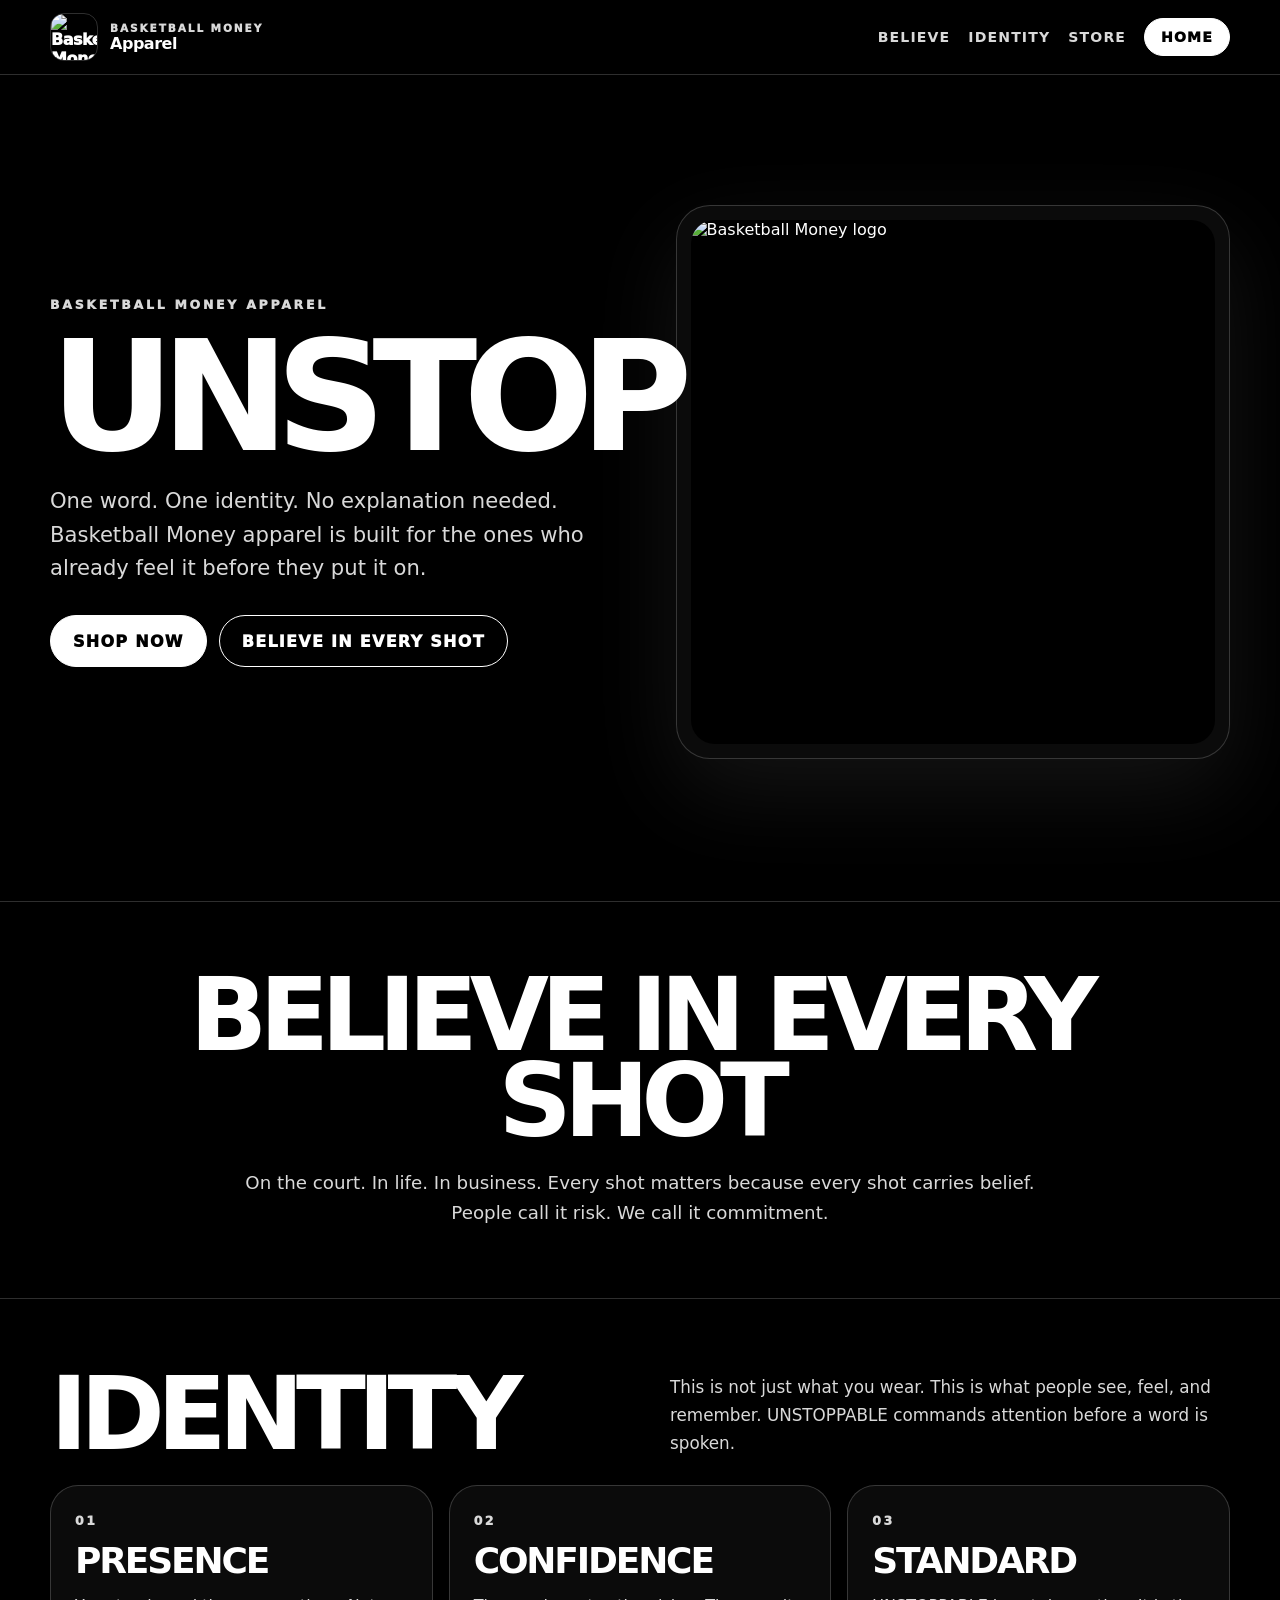
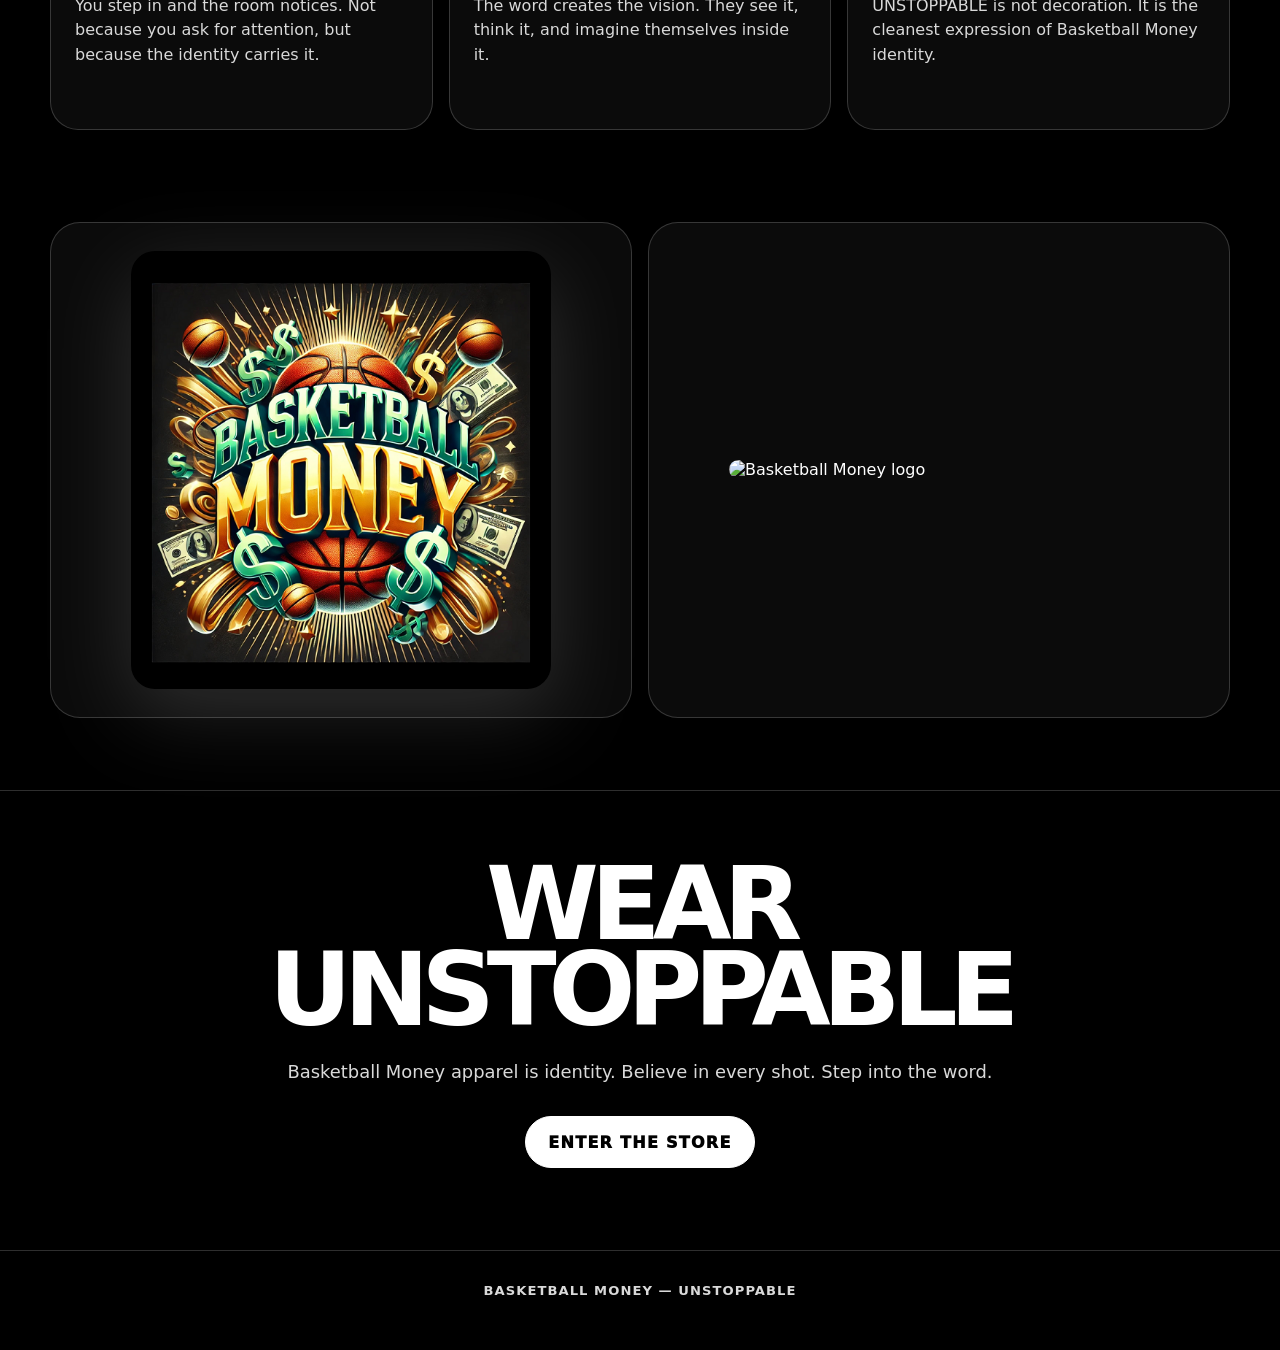
==== commit a49d7458: "Update apparel.html" ====
--- a/apparel.html
+++ b/apparel.html
@@ -4,26 +4,22 @@
   <meta charset="UTF-8" />
   <meta name="viewport" content="width=device-width, initial-scale=1.0" />
 
-  <title>Basketball Money Team Store — Wear The Value</title>
+  <title>Basketball Money Apparel — UNSTOPPABLE</title>
 
   <meta
     name="description"
-    content="Basketball Money Team Store is the official apparel home for Basketball Money. Wear the value. Represent the standard."
+    content="Basketball Money apparel is identity. Believe in every shot. UNSTOPPABLE."
   />
 
   <link rel="icon" href="hoops-money.png" />
 
   <style>
     :root{
-      --black:#050507;
-      --panel:#101016;
-      --gold:#f2b94b;
-      --orange:#ff7a1a;
-      --teal:#21f5d0;
-      --white:#f7f1e6;
-      --muted:#bdb4a6;
-      --line:rgba(255,255,255,.12);
-      --radius:28px;
+      --black:#000000;
+      --white:#ffffff;
+      --soft:#d9d9d9;
+      --line:rgba(255,255,255,.18);
+      --panel:rgba(255,255,255,.045);
       --max:1180px;
     }
 
@@ -33,47 +29,33 @@
     body{
       min-height:100vh;
       font-family:Inter, ui-sans-serif, system-ui, -apple-system, BlinkMacSystemFont, "Segoe UI", Arial, sans-serif;
+      background:var(--black);
       color:var(--white);
-      background:
-        radial-gradient(circle at 15% 0%, rgba(242,185,75,.24), transparent 30%),
-        radial-gradient(circle at 85% 12%, rgba(255,122,26,.16), transparent 26%),
-        radial-gradient(circle at 50% 100%, rgba(33,245,208,.10), transparent 30%),
-        linear-gradient(180deg,#050507 0%,#09090d 48%,#050507 100%);
       overflow-x:hidden;
     }
 
-    body::before{
-      content:"";
-      position:fixed;
-      inset:0;
-      z-index:-1;
-      background-image:
-        linear-gradient(rgba(255,255,255,.06) 1px, transparent 1px),
-        linear-gradient(90deg, rgba(255,255,255,.06) 1px, transparent 1px);
-      background-size:46px 46px;
-      opacity:.08;
-      mask-image:linear-gradient(to bottom, black, transparent 75%);
-    }
-
     a{text-decoration:none;color:inherit}
 
-    .wrap{width:min(var(--max), calc(100% - 24px));margin:auto}
+    .wrap{
+      width:min(var(--max), calc(100% - 28px));
+      margin:auto;
+    }
 
     .nav{
       position:sticky;
       top:0;
       z-index:50;
-      background:rgba(5,5,7,.88);
+      background:rgba(0,0,0,.88);
       backdrop-filter:blur(18px);
       border-bottom:1px solid var(--line);
     }
 
     .nav-inner{
-      min-height:72px;
+      min-height:74px;
       display:flex;
       align-items:center;
       justify-content:space-between;
-      gap:16px;
+      gap:18px;
     }
 
     .brand{
@@ -81,304 +63,241 @@
       align-items:center;
       gap:12px;
       font-weight:1000;
+      letter-spacing:-.03em;
     }
 
     .brand img{
-      width:46px;
-      height:46px;
+      width:48px;
+      height:48px;
       object-fit:cover;
       border-radius:14px;
-      box-shadow:0 0 0 2px rgba(242,185,75,.25), 0 0 32px rgba(242,185,75,.25);
+      border:1px solid var(--line);
     }
 
     .brand small{
       display:block;
-      color:var(--gold);
-      font-size:.68rem;
+      color:var(--soft);
+      font-size:.66rem;
       letter-spacing:.18em;
       text-transform:uppercase;
     }
 
-    .brand strong{display:block;letter-spacing:-.03em}
+    .brand strong{
+      display:block;
+      color:var(--white);
+      font-size:1rem;
+    }
 
     .nav-links{
       display:flex;
       align-items:center;
       gap:18px;
-      color:var(--muted);
-      font-size:.9rem;
+      color:var(--soft);
+      font-size:.88rem;
       font-weight:900;
+      text-transform:uppercase;
+      letter-spacing:.08em;
     }
 
     .nav-links a:hover{color:var(--white)}
+
+    .home-btn,
+    .mobile-home-btn{
+      padding:10px 16px;
+      border:1px solid var(--white);
+      border-radius:999px;
+      color:var(--black) !important;
+      background:var(--white);
+      font-weight:1000;
+      text-transform:uppercase;
+      letter-spacing:.08em;
+    }
+
+    .mobile-home-btn{display:none}
+
+    .hero{
+      min-height:calc(100vh - 74px);
+      display:grid;
+      align-items:center;
+      padding:58px 0 70px;
+    }
+
+    .hero-grid{
+      display:grid;
+      grid-template-columns:minmax(0,1fr) minmax(320px,.95fr);
+      gap:42px;
+      align-items:center;
+    }
+
+    .eyebrow{
+      color:var(--soft);
+      text-transform:uppercase;
+      letter-spacing:.22em;
+      font-size:.78rem;
+      font-weight:1000;
+      margin-bottom:22px;
+    }
+
+    h1{
+      font-size:clamp(4rem,12vw,10rem);
+      line-height:.82;
+      letter-spacing:-.09em;
+      text-transform:uppercase;
+      max-width:900px;
+    }
+
+    .hero-copy p{
+      max-width:760px;
+      margin-top:24px;
+      color:var(--soft);
+      font-size:clamp(1.08rem,1.8vw,1.32rem);
+      line-height:1.6;
+    }
+
+    .hero-actions{
+      display:flex;
+      flex-wrap:wrap;
+      gap:12px;
+      margin-top:30px;
+    }
 
     .btn{
       display:inline-flex;
       align-items:center;
       justify-content:center;
-      min-height:48px;
-      padding:0 20px;
+      min-height:52px;
+      padding:0 22px;
       border-radius:999px;
+      border:1px solid var(--white);
+      font-weight:1000;
+      text-align:center;
+      text-transform:uppercase;
+      letter-spacing:.08em;
+      transition:.2s ease;
+    }
+
+    .btn:hover{transform:translateY(-2px)}
+
+    .btn-primary{
+      background:var(--white);
+      color:var(--black);
+    }
+
+    .btn-secondary{
+      background:transparent;
+      color:var(--white);
+    }
+
+    .hero-card{
       border:1px solid var(--line);
-      font-weight:1000;
-      transition:.2s ease;
-      text-align:center;
-    }
-
-    .btn:hover{transform:translateY(-2px)}
-
-    .btn-gold{
-      background:linear-gradient(135deg,var(--gold),var(--orange));
-      color:#110900;
-      border-color:transparent;
-      box-shadow:0 16px 42px rgba(255,122,26,.25);
-    }
-
-    .btn-dark{background:rgba(255,255,255,.06);color:var(--white)}
-
-    .hero{padding:54px 0 34px;position:relative}
-
-    .hero-grid{
-      display:grid;
-      grid-template-columns:minmax(0,1fr) minmax(320px,.9fr);
-      gap:32px;
-      align-items:center;
-    }
-
-    .eyebrow{
-      display:inline-flex;
-      align-items:center;
-      gap:10px;
-      padding:9px 14px;
-      border:1px solid rgba(242,185,75,.25);
-      background:rgba(242,185,75,.08);
-      color:var(--gold);
-      border-radius:999px;
-      text-transform:uppercase;
-      letter-spacing:.14em;
-      font-size:.76rem;
-      font-weight:1000;
-      margin-bottom:18px;
-    }
-
-    .dot{
-      width:9px;
-      height:9px;
-      border-radius:50%;
-      background:var(--teal);
-      box-shadow:0 0 20px rgba(33,245,208,.85);
-    }
-
-    h1{
-      font-size:clamp(3rem,9vw,7.3rem);
-      line-height:.86;
-      letter-spacing:-.08em;
-      text-transform:uppercase;
-      max-width:820px;
-    }
-
-    .gold{
-      background:linear-gradient(135deg,#fff 0%,var(--gold) 40%,var(--orange) 85%);
-      -webkit-background-clip:text;
-      color:transparent;
-    }
-
-    .hero-copy p{
-      max-width:720px;
-      margin-top:20px;
-      color:var(--muted);
-      font-size:clamp(1.05rem,1.7vw,1.25rem);
-      line-height:1.62;
-    }
-
-    .hero-actions{display:flex;flex-wrap:wrap;gap:12px;margin-top:26px}
-
-    .hero-card{
-      position:relative;
-      border:1px solid rgba(242,185,75,.28);
-      background:
-        radial-gradient(circle at 30% 0%, rgba(242,185,75,.18), transparent 36%),
-        rgba(255,255,255,.045);
+      background:var(--panel);
       border-radius:34px;
       padding:14px;
-      box-shadow:0 30px 90px rgba(0,0,0,.5);
+      box-shadow:0 32px 90px rgba(255,255,255,.08);
       overflow:hidden;
     }
 
     .hero-card img{
       width:100%;
       display:block;
-      border-radius:25px;
+      border-radius:24px;
       object-fit:cover;
       aspect-ratio:1/1;
-      background:#08080c;
-    }
-
-    .hero-card::after{
-      content:"TEAM STORE";
-      position:absolute;
-      right:18px;
-      bottom:16px;
-      color:rgba(255,255,255,.08);
-      font-size:clamp(2.4rem,6vw,4.8rem);
-      font-weight:1000;
+      background:#000;
+    }
+
+    .statement{
+      padding:70px 0;
+      border-top:1px solid var(--line);
+      border-bottom:1px solid var(--line);
+    }
+
+    .statement-box{
+      text-align:center;
+      max-width:980px;
+      margin:auto;
+    }
+
+    .statement-box h2,
+    .section-head h2,
+    .cta-box h2{
+      font-size:clamp(3rem,8vw,7rem);
+      line-height:.84;
       letter-spacing:-.08em;
-      pointer-events:none;
-      text-transform:uppercase;
-    }
-
-    .statement{padding:26px 0 42px}
-
-    .statement-box{
-      border:1px solid var(--line);
-      background:linear-gradient(135deg,rgba(255,255,255,.075),rgba(255,255,255,.025));
-      border-radius:34px;
-      padding:clamp(24px,5vw,50px);
-      text-align:center;
-      box-shadow:0 26px 80px rgba(0,0,0,.32);
-    }
-
-    .statement-box h2{
-      font-size:clamp(2rem,5vw,5rem);
-      line-height:.92;
-      letter-spacing:-.07em;
-      text-transform:uppercase;
-      margin-bottom:16px;
+      text-transform:uppercase;
     }
 
     .statement-box p{
-      max-width:850px;
-      margin:auto;
-      color:var(--muted);
-      font-size:1.1rem;
+      max-width:820px;
+      margin:24px auto 0;
+      color:var(--soft);
+      font-size:1.14rem;
       line-height:1.65;
     }
 
-    .section{padding:46px 0}
+    .section{padding:72px 0}
 
     .section-head{
       display:flex;
       align-items:flex-end;
       justify-content:space-between;
-      gap:20px;
-      margin-bottom:22px;
-    }
-
-    .section-head h2{
-      font-size:clamp(2rem,5vw,4.4rem);
-      line-height:.95;
-      letter-spacing:-.07em;
-      text-transform:uppercase;
-    }
-
-    .section-head p{max-width:580px;color:var(--muted);line-height:1.6}
-
-    .drop-grid{
-      display:grid;
-      grid-template-columns:1.2fr .8fr;
-      gap:16px;
-    }
-
-    .feature-product{
-      min-height:560px;
-      border:1px solid rgba(242,185,75,.22);
-      border-radius:34px;
-      overflow:hidden;
-      background:#08080c;
-      position:relative;
-      box-shadow:0 30px 90px rgba(0,0,0,.44);
-    }
-
-    .feature-product img{
-      width:100%;
-      height:100%;
-      min-height:560px;
-      object-fit:cover;
-      display:block;
-    }
-
-    .feature-overlay{
-      position:absolute;
-      inset:auto 0 0;
-      padding:28px;
-      background:linear-gradient(180deg,transparent,rgba(0,0,0,.9));
-    }
-
-    .feature-overlay strong,
-    .product-card strong,
-    .vibe-card span{
-      color:var(--gold);
-      text-transform:uppercase;
-      letter-spacing:.14em;
-      font-size:.78rem;
-      font-weight:1000;
-    }
-
-    .feature-overlay h3{
-      margin-top:8px;
-      font-size:clamp(2rem,4vw,3.7rem);
-      line-height:.95;
-      letter-spacing:-.07em;
-      text-transform:uppercase;
-    }
-
-    .feature-overlay p,
-    .product-card p,
-    .vibe-card p{
-      margin-top:12px;
-      color:var(--muted);
-      line-height:1.55;
-    }
-
-    .product-stack{display:grid;gap:16px}
-
-    .product-card{
-      border:1px solid var(--line);
-      background:linear-gradient(180deg,rgba(255,255,255,.075),rgba(255,255,255,.03));
-      border-radius:28px;
-      padding:22px;
-      min-height:174px;
-    }
-
-    .product-card h3{
-      margin-top:10px;
-      font-size:1.7rem;
-      line-height:1;
-      letter-spacing:-.05em;
-      text-transform:uppercase;
-    }
-
-    .vibe-grid{
+      gap:24px;
+      margin-bottom:28px;
+    }
+
+    .section-head p{
+      max-width:560px;
+      color:var(--soft);
+      line-height:1.65;
+      font-size:1.05rem;
+    }
+
+    .identity-grid{
       display:grid;
       grid-template-columns:repeat(3,1fr);
-      gap:14px;
-    }
-
-    .vibe-card{
+      gap:16px;
+    }
+
+    .identity-card{
+      min-height:245px;
       border:1px solid var(--line);
-      background:rgba(255,255,255,.045);
-      border-radius:26px;
-      padding:22px;
-      min-height:240px;
+      background:var(--panel);
+      border-radius:28px;
+      padding:24px;
       display:flex;
       flex-direction:column;
       justify-content:space-between;
       transition:.2s ease;
     }
 
-    .vibe-card:hover{transform:translateY(-3px);border-color:rgba(242,185,75,.35)}
-
-    .vibe-card h3{
-      margin-top:12px;
-      font-size:2rem;
+    .identity-card:hover{
+      transform:translateY(-3px);
+      border-color:var(--white);
+    }
+
+    .identity-card span{
+      color:var(--soft);
+      font-size:.78rem;
+      font-weight:1000;
+      letter-spacing:.2em;
+      text-transform:uppercase;
+    }
+
+    .identity-card h3{
+      margin-top:16px;
+      font-size:2.25rem;
+      line-height:.9;
       letter-spacing:-.06em;
-      line-height:.98;
-      text-transform:uppercase;
-    }
-
-    .logo-band{
-      padding:40px 0;
-    }
+      text-transform:uppercase;
+    }
+
+    .identity-card p{
+      margin-top:16px;
+      color:var(--soft);
+      line-height:1.55;
+    }
+
+    .logo-band{padding:20px 0 72px}
 
     .logo-grid{
       display:grid;
@@ -387,48 +306,37 @@
     }
 
     .logo-card{
-      border:1px solid rgba(242,185,75,.24);
+      min-height:360px;
+      border:1px solid var(--line);
       border-radius:30px;
-      background:rgba(255,255,255,.045);
-      padding:26px;
-      min-height:360px;
+      background:var(--panel);
+      padding:28px;
       display:grid;
       place-items:center;
-      box-shadow:0 26px 80px rgba(0,0,0,.34);
     }
 
     .logo-card img{
       width:min(100%,420px);
       border-radius:24px;
-      filter:drop-shadow(0 24px 42px rgba(242,185,75,.22));
-    }
-
-    .cta{padding:50px 0 74px}
+      filter:drop-shadow(0 24px 42px rgba(255,255,255,.14));
+    }
+
+    .cta{
+      padding:70px 0 82px;
+      border-top:1px solid var(--line);
+    }
 
     .cta-box{
       text-align:center;
-      border:1px solid rgba(242,185,75,.28);
-      border-radius:38px;
-      padding:clamp(30px,6vw,66px) 22px;
-      background:
-        radial-gradient(circle at center top, rgba(242,185,75,.20), transparent 42%),
-        rgba(255,255,255,.045);
-      box-shadow:0 30px 90px rgba(0,0,0,.44);
-    }
-
-    .cta-box h2{
-      font-size:clamp(2.5rem,7vw,6.4rem);
-      line-height:.86;
-      letter-spacing:-.08em;
-      text-transform:uppercase;
-      margin-bottom:18px;
+      max-width:980px;
+      margin:auto;
     }
 
     .cta-box p{
-      max-width:820px;
-      margin:0 auto 26px;
-      color:var(--muted);
-      font-size:1.1rem;
+      max-width:760px;
+      margin:24px auto 30px;
+      color:var(--soft);
+      font-size:1.12rem;
       line-height:1.65;
     }
 
@@ -436,23 +344,28 @@
       border-top:1px solid var(--line);
       padding:32px 0 52px;
       text-align:center;
-      color:var(--muted);
+      color:var(--soft);
+      font-weight:800;
+      letter-spacing:.08em;
+      text-transform:uppercase;
+      font-size:.82rem;
     }
 
     @media(max-width:900px){
       .nav-links{display:none}
-      .hero-grid,.drop-grid,.logo-grid{grid-template-columns:1fr}
+      .mobile-home-btn{display:inline-flex;align-items:center;justify-content:center}
+      .hero-grid,.identity-grid,.logo-grid{grid-template-columns:1fr}
       .hero-copy{text-align:center}
       .hero-actions{justify-content:center}
-      .section-head{flex-direction:column;align-items:flex-start}
-      .vibe-grid{grid-template-columns:1fr}
-      .feature-product,.feature-product img{min-height:auto}
+      .section-head{flex-direction:column;align-items:center;text-align:center}
+      .identity-card{text-align:center}
     }
 
     @media(max-width:620px){
       .hero-actions{display:grid;grid-template-columns:1fr}
       .btn{width:100%}
-      h1{font-size:clamp(3rem,17vw,5rem)}
+      h1{font-size:clamp(4rem,18vw,6rem)}
+      .statement-box h2,.section-head h2,.cta-box h2{font-size:clamp(3rem,14vw,5rem)}
     }
   </style>
 </head>
@@ -460,20 +373,22 @@
 <body>
   <nav class="nav">
     <div class="wrap nav-inner">
-      <a class="brand" href="index.html">
-        <img src="hoops-money.png" alt="Basketball Money logo" />
+      <a class="brand" href="https://shop.hoops.money">
+        <img src="bm-logo.png" alt="Basketball Money logo" />
         <span>
           <small>Basketball Money</small>
-          <strong>Team Store</strong>
+          <strong>Apparel</strong>
         </span>
       </a>
 
       <div class="nav-links">
-        <a href="#drop">The Drop</a>
-        <a href="#feeling">The Feeling</a>
-        <a href="#identity">Team Identity</a>
-        <a href="https://shop.hoops.money">Hoops Money Store</a>
+        <a href="#feeling">Believe</a>
+        <a href="#identity">Identity</a>
+        <a href="https://shop.hoops.money">Store</a>
+        <a class="home-btn" href="https://shop.hoops.money">Home</a>
       </div>
+
+      <a class="mobile-home-btn" href="https://shop.hoops.money">Home</a>
     </div>
   </nav>
 
@@ -481,26 +396,23 @@
     <section class="hero">
       <div class="wrap hero-grid">
         <div class="hero-copy">
-          <div class="eyebrow"><span class="dot"></span> Official Basketball Money Team Store</div>
-
-          <h1>
-            Wear The <span class="gold">Value</span>
-          </h1>
+          <div class="eyebrow">Basketball Money Apparel</div>
+
+          <h1>UNSTOPPABLE</h1>
 
           <p>
-            This is the Basketball Money Team Store — the apparel home for players, coaches,
-            and believers who move with value before the game even starts. The logo stays.
-            The standard rises.
+            One word. One identity. No explanation needed. Basketball Money apparel is built
+            for the ones who already feel it before they put it on.
           </p>
 
           <div class="hero-actions">
-            <a class="btn btn-gold" href="https://shop.hoops.money">Enter Hoops Money Store</a>
-            <a class="btn btn-dark" href="#drop">View Team Store</a>
+            <a class="btn btn-primary" href="https://shop.hoops.money">Shop Now</a>
+            <a class="btn btn-secondary" href="#feeling">Believe In Every Shot</a>
           </div>
         </div>
 
         <div class="hero-card">
-          <img src="bm-logo.png" alt="Basketball Money Team Store logo" />
+          <img src="bm-logo.png" alt="Basketball Money logo" />
         </div>
       </div>
     </section>
@@ -508,58 +420,11 @@
     <section class="statement" id="feeling">
       <div class="wrap">
         <div class="statement-box">
-          <h2>The Product Is The <span class="gold">Feeling</span></h2>
+          <h2>Believe In Every Shot</h2>
           <p>
-            This is not basic merch. This is presence. This is walking into the gym already
-            carrying the standard: focused, valuable, visible, and ready to be seen.
+            On the court. In life. In business. Every shot matters because every shot carries belief.
+            People call it risk. We call it commitment.
           </p>
-        </div>
-      </div>
-    </section>
-
-    <section class="section" id="drop">
-      <div class="wrap">
-        <div class="section-head">
-          <h2>Basketball Money Team Store</h2>
-          <p>
-            A basketball identity line built around the BM crown, black-and-gold energy,
-            and the belief that value should be visible.
-          </p>
-        </div>
-
-        <div class="drop-grid">
-          <article class="feature-product">
-            <img src="bm-logo.png" alt="Basketball Money Crown Series image" />
-
-            <div class="feature-overlay">
-              <strong>Signature Identity</strong>
-              <h3>BM Crown Series</h3>
-              <p>
-                The crown mark represents value, confidence, and the standard you carry
-                into every court, street, gym, and room.
-              </p>
-            </div>
-          </article>
-
-          <div class="product-stack">
-            <article class="product-card">
-              <strong>Team Piece 01</strong>
-              <h3>BM Crown Tee</h3>
-              <p>Bold Basketball Money identity built for the player who shows up with presence.</p>
-            </article>
-
-            <article class="product-card">
-              <strong>Team Piece 02</strong>
-              <h3>BM Crown Shorts</h3>
-              <p>Basketball mesh shorts with black-and-gold value energy and street confidence.</p>
-            </article>
-
-            <article class="product-card">
-              <strong>Team Piece 03</strong>
-              <h3>Full Value Set</h3>
-              <p>The full look. Court-ready, street-ready, and built around Basketball Money identity.</p>
-            </article>
-          </div>
         </div>
       </div>
     </section>
@@ -567,35 +432,35 @@
     <section class="section" id="identity">
       <div class="wrap">
         <div class="section-head">
-          <h2>Team Identity</h2>
+          <h2>Identity</h2>
           <p>
-            Basketball Money apparel is not separate from the game. It is how the standard
-            shows up before the first possession.
+            This is not just what you wear. This is what people see, feel, and remember.
+            UNSTOPPABLE commands attention before a word is spoken.
           </p>
         </div>
 
-        <div class="vibe-grid">
-          <article class="vibe-card">
+        <div class="identity-grid">
+          <article class="identity-card">
             <div>
               <span>01</span>
-              <h3>Walk Like Value</h3>
-              <p>You are not just arriving. You are stepping in with purpose and presence.</p>
+              <h3>Presence</h3>
+              <p>You step in and the room notices. Not because you ask for attention, but because the identity carries it.</p>
             </div>
           </article>
 
-          <article class="vibe-card">
+          <article class="identity-card">
             <div>
               <span>02</span>
-              <h3>Wear The Standard</h3>
-              <p>The logo is not decoration. It represents how you carry yourself.</p>
+              <h3>Confidence</h3>
+              <p>The word creates the vision. They see it, think it, and imagine themselves inside it.</p>
             </div>
           </article>
 
-          <article class="vibe-card">
+          <article class="identity-card">
             <div>
               <span>03</span>
-              <h3>Represent The Team</h3>
-              <p>Basketball Money is value. The Team Store makes that value visible.</p>
+              <h3>Standard</h3>
+              <p>UNSTOPPABLE is not decoration. It is the cleanest expression of Basketball Money identity.</p>
             </div>
           </article>
         </div>
@@ -616,13 +481,12 @@
     <section class="cta">
       <div class="wrap">
         <div class="cta-box">
-          <h2>Everywhere Is A <span class="gold">Red Carpet</span></h2>
+          <h2>Wear UNSTOPPABLE</h2>
           <p>
-            From the community court to the city street, Basketball Money is value you can wear.
-            Walk in different. Represent the standard. Show up golden.
+            Basketball Money apparel is identity. Believe in every shot. Step into the word.
           </p>
 
-          <a class="btn btn-gold" href="https://shop.hoops.money">Enter Hoops Money Store</a>
+          <a class="btn btn-primary" href="https://shop.hoops.money">Enter The Store</a>
         </div>
       </div>
     </section>
@@ -630,7 +494,7 @@
 
   <footer>
     <div class="wrap">
-      Basketball Money Team Store — Wear The Value.
+      Basketball Money — UNSTOPPABLE
     </div>
   </footer>
 </body>
